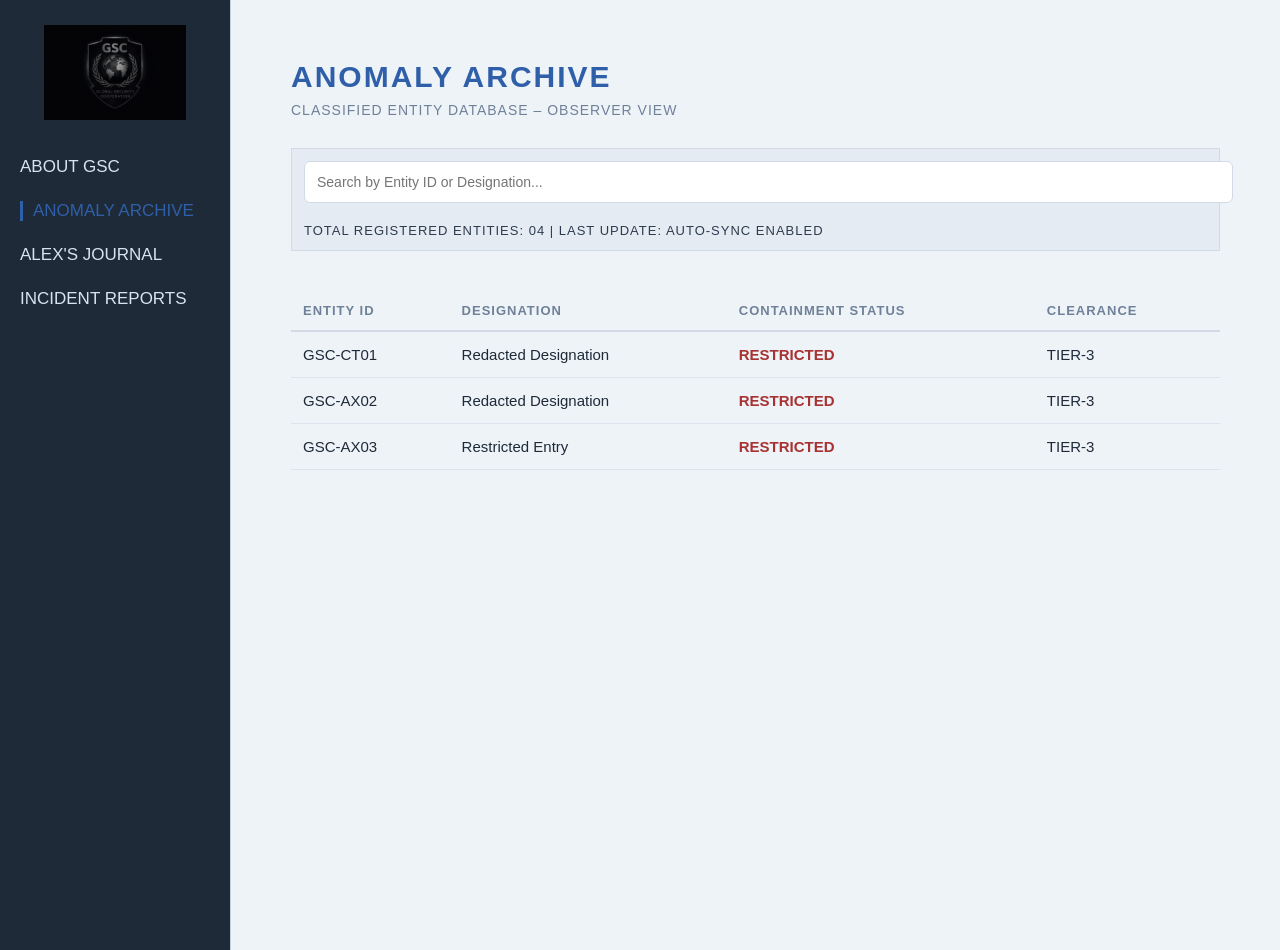
==== anomalies/index.html @ 0dffa299 "Update index.html" ====
<!DOCTYPE html>
<html>
<head>
  <title>GSC | Anomaly Archive</title>
  <style>
    body {
      margin: 0;
      font-family: "Segoe UI", Arial, sans-serif;
      background: #eef3f8;
      color: #1e2a38;
      display: flex;
    }

    /* Sidebar */
    .sidebar {
      width: 190px;
      background: #1e2a38;
      padding: 25px 20px;
      display: flex;
      flex-direction: column;
      border-right: 1px solid #c5d1df;
      min-height: 100vh;
    }
    .search-container {
  margin-bottom: 20px;
}

#searchInput {
  width: 100%;
  padding: 12px;
  font-size: 14px;
  border: 1px solid #d2dbe5;
  border-radius: 6px;
  background: #ffffff;
  outline: none;
  transition: border 0.2s ease, box-shadow 0.2s ease;
}

#searchInput:focus {
  border-color: #2f5fa8;
  box-shadow: 0 0 0 3px rgba(47, 95, 168, 0.1);
                             }

    .sidebar a {
      color: #d8e2f0;
      text-decoration: none;
      margin: 12px 0;
      font-size: 17px;
      transition: all 0.25s ease;
    }

    .sidebar a.active {
      color: #2f5fa8;
      border-left: 3px solid #2f5fa8;
      padding-left: 10px;
    }

    .sidebar a:hover {
      color: #2f5fa8;
      padding-left: 6px;
    }

    .logo {
      width: 75%;
      max-width: 150px;
      margin-bottom: 25px;
      align-self: center;
    }

    /* Content */
    .content {
      flex: 1;
      padding: 60px;
      max-width: 1000px;
    }

    .page-header {
      margin-bottom: 30px;
    }

    .page-header h1 {
      margin: 0;
      font-size: 30px;
      letter-spacing: 2px;
      color: #2f5fa8;
    }

    .page-header p {
      margin-top: 8px;
      font-size: 14px;
      color: #6f8199;
      letter-spacing: 1px;
    }

    .status-bar {
      margin-bottom: 40px;
      padding: 12px;
      background-color: #e4ebf3;
      border: 1px solid #d2dbe5;
      font-size: 13px;
      letter-spacing: 1px;
      color: #2e3b4e;
    }

    /* Archive Table */
    .archive-table {
      width: 100%;
      border-collapse: collapse;
      font-size: 15px;
    }

    .archive-table th {
      text-align: left;
      padding: 12px;
      border-bottom: 2px solid #d2dbe5;
      font-size: 13px;
      letter-spacing: 1px;
      color: #6f8199;
    }

    .archive-table td {
      padding: 14px 12px;
      border-bottom: 1px solid #dbe3ed;
    }

    .archive-table tr {
      transition: background 0.2s ease;
      cursor: pointer;
    }

    .archive-table tr:hover {
      background: #e4ebf3;
    }

    .status-contained {
      color: #2f8a4c;
      font-weight: 600;
    }

    .status-observation {
      color: #c28a2e;
      font-weight: 600;
    }

    .status-restricted {
      color: #a83232;
      font-weight: 600;
    }

  </style>
</head>

<body>

  <div class="sidebar">
    <img src="../gsc-logo.png" alt="GSC Logo" class="logo">
    <a href="../index.html">ABOUT GSC</a>
    <a href="index.html" class="active">ANOMALY ARCHIVE</a>
    <a href="../journal/">ALEX'S JOURNAL</a>
    <a href="../incidents/">INCIDENT REPORTS</a>
  </div>

  <div class="content">

    <div class="page-header">
      <h1>ANOMALY ARCHIVE</h1>
      <p>CLASSIFIED ENTITY DATABASE – OBSERVER VIEW</p>
    </div>

    <div class="status-bar">
      <div class="search-container">
  <input type="text" id="searchInput" placeholder="Search by Entity ID or Designation..." onkeyup="filterTable()">
      </div>
      TOTAL REGISTERED ENTITIES: 04 | LAST UPDATE: AUTO-SYNC ENABLED
    </div>

    <table class="archive-table">
      <tr>
        <th>ENTITY ID</th>
        <th>DESIGNATION</th>
        <th>CONTAINMENT STATUS</th>
        <th>CLEARANCE</th>
      </tr>

      <tr onclick="location.href='entity-01.html'">
        <td>GSC-CT01</td>
        <td>Redacted Designation</td>
        <td class="status-restricted">RESTRICTED</td>
        <td>TIER-3</td>
      </tr>

      <tr onclick="location.href='entity-02.html'">
        <td>GSC-AX02</td>
        <td>Redacted Designation</td>
        <td class="status-restricted">RESTRICTED</td>
        <td>TIER-3</td>
      </tr>

      <tr onclick="location.href='entity-03.html'">
        <td>GSC-AX03</td>
        <td>Restricted Entry</td>
        <td class="status-restricted">RESTRICTED</td>
        <td>TIER-3</td>
      </tr>

    </table>

  </div>
  <script>
function filterTable() {
  const input = document.getElementById("searchInput");
  const filter = input.value.toUpperCase();
  const table = document.querySelector(".archive-table");
  const tr = table.getElementsByTagName("tr");

  for (let i = 1; i < tr.length; i++) {
    let td1 = tr[i].getElementsByTagName("td")[0];
    let td2 = tr[i].getElementsByTagName("td")[1];

    if (td1 || td2) {
      let txtValue1 = td1.textContent || td1.innerText;
      let txtValue2 = td2.textContent || td2.innerText;

      if (
        txtValue1.toUpperCase().indexOf(filter) > -1 ||
        txtValue2.toUpperCase().indexOf(filter) > -1
      ) {
        tr[i].style.display = "";
      } else {
        tr[i].style.display = "none";
      }
    }
  }
}
  </script>

</body>
</html>
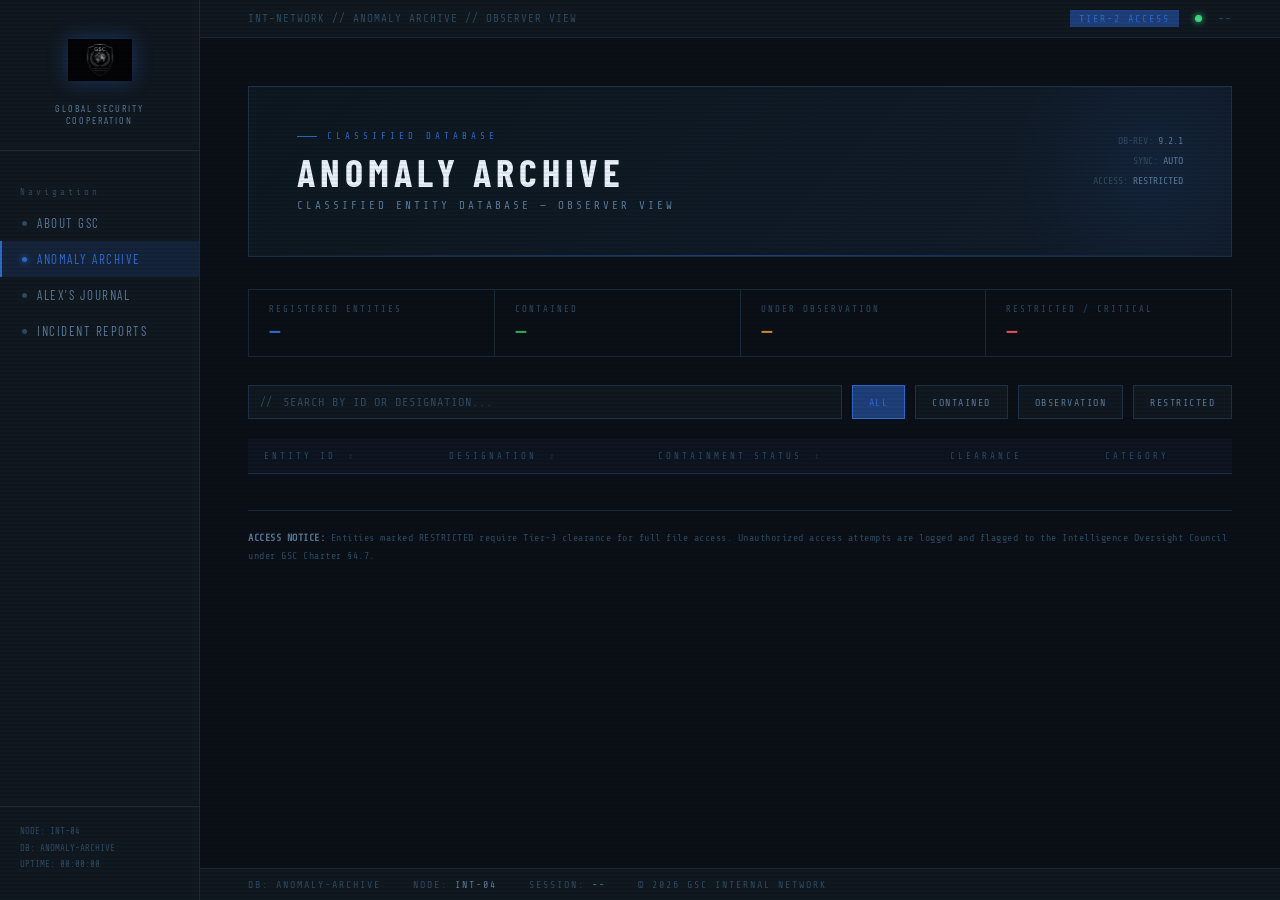
==== commit 54b622e7: "Update index.html" ====
--- a/anomalies/index.html
+++ b/anomalies/index.html
@@ -1,238 +1,367 @@
 <!DOCTYPE html>
-<html>
+<html lang="en">
 <head>
+  <meta charset="UTF-8"/>
+  <meta name="viewport" content="width=device-width, initial-scale=1.0"/>
   <title>GSC | Anomaly Archive</title>
+  <link href="https://fonts.googleapis.com/css2?family=Share+Tech+Mono&family=Barlow:wght@300;400;600&family=Barlow+Condensed:wght@400;600;700&display=swap" rel="stylesheet">
   <style>
-    body {
-      margin: 0;
-      font-family: "Segoe UI", Arial, sans-serif;
-      background: #eef3f8;
-      color: #1e2a38;
-      display: flex;
+    :root {
+      --bg:          #0b1018;
+      --panel:       #101820;
+      --panel2:      #0d1520;
+      --border:      #1a2a3a;
+      --border2:     #1f3048;
+      --blue:        #2f6acd;
+      --blue-dim:    #1e3f7a;
+      --blue-glow:   rgba(47,106,205,0.15);
+      --text:        #c8d8ea;
+      --text-dim:    #5a7a9a;
+      --text-faint:  #2e4a62;
+      --green:       #2ea852;
+      --amber:       #c28a2e;
+      --red:         #a83232;
+      --mono:        'Share Tech Mono', monospace;
+      --sans:        'Barlow', sans-serif;
+      --cond:        'Barlow Condensed', sans-serif;
     }
 
-    /* Sidebar */
-    .sidebar {
-      width: 190px;
-      background: #1e2a38;
-      padding: 25px 20px;
-      display: flex;
-      flex-direction: column;
-      border-right: 1px solid #c5d1df;
-      min-height: 100vh;
+    *, *::before, *::after { box-sizing: border-box; margin: 0; padding: 0; }
+    html, body { height: 100%; background: var(--bg); color: var(--text); font-family: var(--mono); overflow-x: hidden; }
+
+    body::before {
+      content: ''; position: fixed; inset: 0;
+      background: repeating-linear-gradient(0deg, transparent, transparent 2px, rgba(0,0,0,0.06) 2px, rgba(0,0,0,0.06) 4px);
+      pointer-events: none; z-index: 999;
     }
-    .search-container {
-  margin-bottom: 20px;
-}
-
-#searchInput {
-  width: 100%;
-  padding: 12px;
-  font-size: 14px;
-  border: 1px solid #d2dbe5;
-  border-radius: 6px;
-  background: #ffffff;
-  outline: none;
-  transition: border 0.2s ease, box-shadow 0.2s ease;
-}
-
-#searchInput:focus {
-  border-color: #2f5fa8;
-  box-shadow: 0 0 0 3px rgba(47, 95, 168, 0.1);
-                             }
-
-    .sidebar a {
-      color: #d8e2f0;
-      text-decoration: none;
-      margin: 12px 0;
-      font-size: 17px;
-      transition: all 0.25s ease;
+
+    .shell { display: flex; min-height: 100vh; }
+
+    /* ── SIDEBAR ── */
+    .sidebar { width: 200px; min-width: 200px; background: var(--panel); border-right: 1px solid var(--border); display: flex; flex-direction: column; padding: 28px 0; position: sticky; top: 0; height: 100vh; }
+    .sidebar-logo { display: flex; flex-direction: column; align-items: center; padding: 0 20px 24px; border-bottom: 1px solid var(--border); }
+    .logo-img { width: 64px; height: 64px; object-fit: contain; filter: drop-shadow(0 0 10px rgba(47,106,205,0.4)); margin-bottom: 10px; }
+    .logo-placeholder { width: 64px; height: 64px; border: 2px solid var(--blue-dim); border-radius: 50%; display: flex; align-items: center; justify-content: center; margin-bottom: 10px; }
+    .logo-placeholder::after { content: 'GSC'; font-family: var(--cond); font-weight: 700; font-size: 13px; letter-spacing: 2px; color: var(--blue); }
+    .sidebar-org { font-family: var(--cond); font-size: 10px; letter-spacing: 2px; color: var(--text-dim); text-align: center; text-transform: uppercase; }
+    .sidebar-nav { flex: 1; padding: 20px 0; display: flex; flex-direction: column; }
+    .nav-label { font-size: 9px; letter-spacing: 3px; color: var(--text-faint); padding: 0 20px; margin-bottom: 8px; margin-top: 16px; }
+    .sidebar-nav a { display: flex; align-items: center; gap: 10px; padding: 10px 20px; color: var(--text-dim); text-decoration: none; font-family: var(--cond); font-size: 13px; letter-spacing: 1.5px; text-transform: uppercase; border-left: 2px solid transparent; transition: all 0.2s; position: relative; }
+    .sidebar-nav a::before { content: ''; position: absolute; left: 0; top: 0; bottom: 0; width: 0; background: var(--blue-glow); transition: width 0.2s; }
+    .sidebar-nav a:hover, .sidebar-nav a.active { color: var(--blue); border-left-color: var(--blue); }
+    .sidebar-nav a:hover::before, .sidebar-nav a.active::before { width: 100%; }
+    .nav-dot { width: 5px; height: 5px; border-radius: 50%; background: var(--text-faint); flex-shrink: 0; transition: background 0.2s; }
+    .sidebar-nav a:hover .nav-dot, .sidebar-nav a.active .nav-dot { background: var(--blue); box-shadow: 0 0 6px var(--blue); }
+    .sidebar-footer { padding: 16px 20px 0; border-top: 1px solid var(--border); font-size: 9px; color: var(--text-faint); line-height: 1.8; }
+
+    /* ── MAIN ── */
+    .main { flex: 1; display: flex; flex-direction: column; min-width: 0; overflow-y: auto; }
+
+    .topbar { background: var(--panel); border-bottom: 1px solid var(--border); padding: 10px 48px; display: flex; align-items: center; justify-content: space-between; font-size: 11px; color: var(--text-faint); letter-spacing: 1px; flex-shrink: 0; }
+    .topbar-right { display: flex; gap: 16px; align-items: center; }
+    .tier-badge { background: var(--blue-dim); color: var(--blue); padding: 2px 8px; font-size: 10px; letter-spacing: 2px; border: 1px solid var(--blue-dim); }
+    .status-dot { width: 7px; height: 7px; border-radius: 50%; background: #3ddc84; box-shadow: 0 0 6px #3ddc84; animation: pulse-dot 2s ease-in-out infinite; }
+    @keyframes pulse-dot { 0%,100%{opacity:1;box-shadow:0 0 6px #3ddc84;}50%{opacity:0.5;box-shadow:0 0 2px #3ddc84;} }
+
+    /* ── CONTENT ── */
+    .content { padding: 48px; flex: 1; }
+
+    /* Hero */
+    .hero { position: relative; border: 1px solid var(--border2); background: linear-gradient(135deg, #0d1820 0%, #111c2b 100%); padding: 44px 48px; margin-bottom: 32px; overflow: hidden; animation: fadein 0.4s ease both; }
+    .hero::before { content: ''; position: absolute; top: -60px; right: -60px; width: 280px; height: 280px; border-radius: 50%; background: radial-gradient(circle, rgba(47,106,205,0.10) 0%, transparent 70%); pointer-events: none; }
+    .hero::after { content: ''; position: absolute; bottom: 0; left: 0; right: 0; height: 1px; background: linear-gradient(90deg, transparent, var(--blue-dim), transparent); }
+    .hero-tag { font-size: 9px; letter-spacing: 4px; color: var(--blue); margin-bottom: 12px; display: flex; align-items: center; gap: 10px; }
+    .hero-tag::before { content: ''; display: inline-block; width: 20px; height: 1px; background: var(--blue); }
+    .hero h1 { font-family: var(--cond); font-weight: 700; font-size: 38px; letter-spacing: 5px; color: #e8f0fa; line-height: 1; margin-bottom: 8px; }
+    .hero-sub { font-size: 11px; letter-spacing: 3px; color: var(--text-dim); }
+    .hero-meta { position: absolute; top: 44px; right: 48px; text-align: right; font-size: 10px; color: var(--text-faint); line-height: 2; }
+    .hero-meta span { color: var(--text-dim); }
+
+    /* Toolbar */
+    .toolbar { display: flex; gap: 10px; margin-bottom: 20px; flex-wrap: wrap; animation: fadein 0.4s 0.05s ease both; }
+
+    .search-wrap { position: relative; flex: 1; min-width: 200px; }
+    .search-wrap::before { content: '//'; position: absolute; left: 12px; top: 50%; transform: translateY(-50%); font-size: 11px; color: var(--text-faint); pointer-events: none; }
+    .search-input { width: 100%; background: var(--panel); border: 1px solid var(--border2); color: var(--text); font-family: var(--mono); font-size: 12px; padding: 9px 12px 9px 34px; letter-spacing: 1px; outline: none; transition: border-color 0.2s; }
+    .search-input::placeholder { color: var(--text-faint); }
+    .search-input:focus { border-color: var(--blue); }
+
+    .filter-btn { background: var(--panel); border: 1px solid var(--border2); color: var(--text-dim); font-family: var(--mono); font-size: 10px; letter-spacing: 1.5px; padding: 9px 16px; cursor: pointer; transition: all 0.2s; text-transform: uppercase; white-space: nowrap; }
+    .filter-btn:hover { border-color: var(--blue-dim); color: var(--text); }
+    .filter-btn.active { background: var(--blue-dim); border-color: var(--blue); color: var(--blue); }
+
+    /* Stats strip */
+    .stats-strip { display: flex; gap: 0; margin-bottom: 28px; border: 1px solid var(--border); animation: fadein 0.4s 0.1s ease both; }
+    .stat-cell { flex: 1; padding: 14px 20px; border-right: 1px solid var(--border); }
+    .stat-cell:last-child { border-right: none; }
+    .stat-cell-label { font-size: 9px; letter-spacing: 2px; color: var(--text-faint); margin-bottom: 4px; }
+    .stat-cell-val { font-size: 20px; color: var(--blue); font-family: var(--cond); font-weight: 600; letter-spacing: 1px; }
+    .stat-cell-val.green { color: var(--green); }
+    .stat-cell-val.amber { color: var(--amber); }
+    .stat-cell-val.red   { color: #e05252; }
+
+    /* Results info */
+    .results-info { font-size: 10px; color: var(--text-faint); letter-spacing: 1px; margin-bottom: 16px; }
+    .results-info span { color: var(--blue); }
+
+    /* ── TABLE ── */
+    .archive-table { width: 100%; border-collapse: collapse; animation: fadein 0.4s 0.15s ease both; }
+
+    .archive-table thead tr { background: var(--panel2); }
+    .archive-table th { padding: 12px 16px; text-align: left; font-size: 9px; letter-spacing: 3px; color: var(--text-faint); border-bottom: 1px solid var(--border2); font-weight: 400; white-space: nowrap; }
+    .archive-table th.sortable { cursor: pointer; user-select: none; transition: color 0.2s; }
+    .archive-table th.sortable:hover { color: var(--text-dim); }
+    .archive-table th .sort-arrow { margin-left: 4px; opacity: 0.4; }
+    .archive-table th.sorted .sort-arrow { opacity: 1; color: var(--blue); }
+
+    .archive-table tbody tr { border-bottom: 1px solid var(--border); cursor: pointer; transition: background 0.15s; position: relative; }
+    .archive-table tbody tr:hover { background: rgba(47,106,205,0.06); }
+    .archive-table tbody tr:hover td:first-child { color: var(--blue); }
+
+    .archive-table td { padding: 16px; font-size: 12px; color: var(--text-dim); letter-spacing: 0.5px; white-space: nowrap; }
+    .archive-table td.designation { color: var(--text); font-family: var(--cond); font-size: 15px; letter-spacing: 1px; white-space: normal; }
+    .archive-table td.entity-id { font-size: 13px; letter-spacing: 2px; color: var(--text); }
+
+    /* Status pills */
+    .status { display: inline-flex; align-items: center; gap: 6px; font-size: 10px; letter-spacing: 2px; padding: 3px 10px; border-radius: 0; font-weight: 600; }
+    .status::before { content: ''; width: 5px; height: 5px; border-radius: 50%; flex-shrink: 0; }
+    .status-contained    { color: #3ddc84; border: 1px solid rgba(61,220,132,0.3); background: rgba(61,220,132,0.06); }
+    .status-contained::before { background: #3ddc84; box-shadow: 0 0 4px #3ddc84; }
+    .status-observation  { color: #e0a040; border: 1px solid rgba(224,160,64,0.3); background: rgba(224,160,64,0.06); }
+    .status-observation::before { background: #e0a040; }
+    .status-restricted   { color: #e05252; border: 1px solid rgba(224,82,82,0.3); background: rgba(224,82,82,0.06); }
+    .status-restricted::before { background: #e05252; box-shadow: 0 0 4px rgba(224,82,82,0.5); animation: pulse-dot 1.5s ease-in-out infinite; }
+    .status-uncontained  { color: #ff4444; border: 1px solid rgba(255,68,68,0.5); background: rgba(255,68,68,0.08); animation: blink-row 2s ease-in-out infinite; }
+    .status-uncontained::before { background: #ff4444; box-shadow: 0 0 6px #ff4444; animation: pulse-dot 0.8s ease-in-out infinite; }
+
+    @keyframes blink-row { 0%,100%{opacity:1;}50%{opacity:0.7;} }
+
+    /* Clearance badge */
+    .clearance { font-size: 9px; letter-spacing: 2px; padding: 3px 8px; border: 1px solid var(--border2); color: var(--text-faint); }
+    .clearance.t3 { border-color: rgba(224,82,82,0.3); color: rgba(224,82,82,0.7); }
+    .clearance.t2 { border-color: rgba(224,160,64,0.3); color: rgba(224,160,64,0.7); }
+    .clearance.t1 { border-color: rgba(47,106,205,0.3); color: rgba(47,106,205,0.7); }
+
+    /* Row arrow indicator */
+    .archive-table tbody tr td:last-child::after { content: '→'; margin-left: 8px; opacity: 0; transition: opacity 0.15s; color: var(--blue); }
+    .archive-table tbody tr:hover td:last-child::after { opacity: 1; }
+
+    /* No results */
+    .no-results { text-align: center; padding: 60px; color: var(--text-faint); font-size: 11px; letter-spacing: 2px; display: none; }
+
+    /* Notice */
+    .notice { margin-top: 36px; border-top: 1px solid var(--border); padding-top: 18px; font-size: 10px; color: var(--text-faint); letter-spacing: 0.5px; line-height: 1.8; }
+    .notice strong { color: var(--text-dim); }
+
+    /* Bottom bar */
+    .clearance-bar { background: var(--panel); border-top: 1px solid var(--border); padding: 10px 48px; font-size: 10px; letter-spacing: 2px; color: var(--text-faint); display: flex; gap: 32px; flex-shrink: 0; }
+    .cl-val { color: var(--text-dim); }
+
+    @keyframes fadein { from { opacity: 0; transform: translateY(8px); } to { opacity: 1; transform: translateY(0); } }
+
+    ::-webkit-scrollbar { width: 5px; }
+    ::-webkit-scrollbar-track { background: var(--bg); }
+    ::-webkit-scrollbar-thumb { background: var(--border2); border-radius: 3px; }
+
+    @media (max-width: 768px) {
+      .shell { flex-direction: column; }
+      .sidebar { width: 100%; height: auto; position: static; }
+      .content { padding: 24px; }
+      .hero { padding: 28px 24px; }
+      .hero-meta { display: none; }
+      .stats-strip { flex-wrap: wrap; }
+      .stat-cell { min-width: 50%; }
+      .topbar, .clearance-bar { padding: 10px 20px; flex-wrap: wrap; gap: 10px; }
+      .archive-table td, .archive-table th { padding: 10px 10px; }
     }
-
-    .sidebar a.active {
-      color: #2f5fa8;
-      border-left: 3px solid #2f5fa8;
-      padding-left: 10px;
-    }
-
-    .sidebar a:hover {
-      color: #2f5fa8;
-      padding-left: 6px;
-    }
-
-    .logo {
-      width: 75%;
-      max-width: 150px;
-      margin-bottom: 25px;
-      align-self: center;
-    }
-
-    /* Content */
-    .content {
-      flex: 1;
-      padding: 60px;
-      max-width: 1000px;
-    }
-
-    .page-header {
-      margin-bottom: 30px;
-    }
-
-    .page-header h1 {
-      margin: 0;
-      font-size: 30px;
-      letter-spacing: 2px;
-      color: #2f5fa8;
-    }
-
-    .page-header p {
-      margin-top: 8px;
-      font-size: 14px;
-      color: #6f8199;
-      letter-spacing: 1px;
-    }
-
-    .status-bar {
-      margin-bottom: 40px;
-      padding: 12px;
-      background-color: #e4ebf3;
-      border: 1px solid #d2dbe5;
-      font-size: 13px;
-      letter-spacing: 1px;
-      color: #2e3b4e;
-    }
-
-    /* Archive Table */
-    .archive-table {
-      width: 100%;
-      border-collapse: collapse;
-      font-size: 15px;
-    }
-
-    .archive-table th {
-      text-align: left;
-      padding: 12px;
-      border-bottom: 2px solid #d2dbe5;
-      font-size: 13px;
-      letter-spacing: 1px;
-      color: #6f8199;
-    }
-
-    .archive-table td {
-      padding: 14px 12px;
-      border-bottom: 1px solid #dbe3ed;
-    }
-
-    .archive-table tr {
-      transition: background 0.2s ease;
-      cursor: pointer;
-    }
-
-    .archive-table tr:hover {
-      background: #e4ebf3;
-    }
-
-    .status-contained {
-      color: #2f8a4c;
-      font-weight: 600;
-    }
-
-    .status-observation {
-      color: #c28a2e;
-      font-weight: 600;
-    }
-
-    .status-restricted {
-      color: #a83232;
-      font-weight: 600;
-    }
-
   </style>
 </head>
-
 <body>
-
-  <div class="sidebar">
-    <img src="../gsc-logo.png" alt="GSC Logo" class="logo">
-    <a href="../index.html">ABOUT GSC</a>
-    <a href="index.html" class="active">ANOMALY ARCHIVE</a>
-    <a href="../journal/">ALEX'S JOURNAL</a>
-    <a href="../incidents/">INCIDENT REPORTS</a>
+<div class="shell">
+
+  <!-- SIDEBAR -->
+  <aside class="sidebar">
+    <div class="sidebar-logo">
+      <img src="../gsc-logo.png" alt="GSC" class="logo-img"
+           onerror="this.style.display='none'; this.nextElementSibling.style.display='flex';">
+      <div class="logo-placeholder" style="display:none;"></div>
+      <div class="sidebar-org">Global Security<br>Cooperation</div>
+    </div>
+    <nav class="sidebar-nav">
+      <div class="nav-label">Navigation</div>
+      <a href="../index.html"><span class="nav-dot"></span>About GSC</a>
+      <a href="index.html" class="active"><span class="nav-dot"></span>Anomaly Archive</a>
+      <a href="../journal/"><span class="nav-dot"></span>Alex's Journal</a>
+      <a href="../incidents/"><span class="nav-dot"></span>Incident Reports</a>
+    </nav>
+    <div class="sidebar-footer">
+      NODE: INT-04<br>
+      DB: ANOMALY-ARCHIVE<br>
+      UPTIME: <span id="uptime">00:00:00</span>
+    </div>
+  </aside>
+
+  <!-- MAIN -->
+  <div class="main">
+
+    <div class="topbar">
+      <span>INT-NETWORK // ANOMALY ARCHIVE // OBSERVER VIEW</span>
+      <div class="topbar-right">
+        <span class="tier-badge">TIER-2 ACCESS</span>
+        <div class="status-dot"></div>
+        <span id="syncTime">--</span>
+      </div>
+    </div>
+
+    <div class="content">
+
+      <!-- Hero -->
+      <div class="hero">
+        <div class="hero-tag">CLASSIFIED DATABASE</div>
+        <h1>ANOMALY ARCHIVE</h1>
+        <div class="hero-sub">CLASSIFIED ENTITY DATABASE — OBSERVER VIEW</div>
+        <div class="hero-meta">
+          DB-REV: <span>9.2.1</span><br>
+          SYNC: <span>AUTO</span><br>
+          ACCESS: <span>RESTRICTED</span>
+        </div>
+      </div>
+
+      <!-- Stats strip -->
+      <div class="stats-strip">
+        <div class="stat-cell">
+          <div class="stat-cell-label">REGISTERED ENTITIES</div>
+          <div class="stat-cell-val" id="statTotal">—</div>
+        </div>
+        <div class="stat-cell">
+          <div class="stat-cell-label">CONTAINED</div>
+          <div class="stat-cell-val green" id="statContained">—</div>
+        </div>
+        <div class="stat-cell">
+          <div class="stat-cell-label">UNDER OBSERVATION</div>
+          <div class="stat-cell-val amber" id="statObservation">—</div>
+        </div>
+        <div class="stat-cell">
+          <div class="stat-cell-label">RESTRICTED / CRITICAL</div>
+          <div class="stat-cell-val red" id="statRestricted">—</div>
+        </div>
+      </div>
+
+      <!-- Toolbar -->
+      <div class="toolbar">
+        <div class="search-wrap">
+          <input class="search-input" id="searchInput" type="text" placeholder="SEARCH BY ID OR DESIGNATION..." autocomplete="off" spellcheck="false">
+        </div>
+        <button class="filter-btn active" data-filter="all">ALL</button>
+        <button class="filter-btn" data-filter="contained">CONTAINED</button>
+        <button class="filter-btn" data-filter="observation">OBSERVATION</button>
+        <button class="filter-btn" data-filter="restricted">RESTRICTED</button>
+      </div>
+
+      <div class="results-info" id="resultsInfo"></div>
+
+      <!-- Table -->
+      <table class="archive-table" id="archiveTable">
+        <thead>
+          <tr>
+            <th class="sortable" data-col="0">ENTITY ID <span class="sort-arrow">↕</span></th>
+            <th class="sortable" data-col="1">DESIGNATION <span class="sort-arrow">↕</span></th>
+            <th class="sortable" data-col="2">CONTAINMENT STATUS <span class="sort-arrow">↕</span></th>
+            <th>CLEARANCE</th>
+            <th>CATEGORY</th>
+          </tr>
+        </thead>
+        <tbody id="tableBody">
+          <!-- Rows injected by JS -->
+        </tbody>
+      </table>
+
+      <div class="no-results" id="noResults">// NO ENTITIES MATCH QUERY</div>
+
+      <div class="notice">
+        <strong>ACCESS NOTICE:</strong> Entities marked RESTRICTED require Tier-3 clearance for full file access.
+        Unauthorized access attempts are logged and flagged to the Intelligence Oversight Council under GSC Charter §4.7.
+      </div>
+
+    </div>
+
+    <div class="clearance-bar">
+      <span>DB: ANOMALY-ARCHIVE</span>
+      <span>NODE: <span class="cl-val">INT-04</span></span>
+      <span>SESSION: <span class="cl-val" id="sessionId">--</span></span>
+      <span>© 2026 GSC INTERNAL NETWORK</span>
+    </div>
+
   </div>
-
-  <div class="content">
-
-    <div class="page-header">
-      <h1>ANOMALY ARCHIVE</h1>
-      <p>CLASSIFIED ENTITY DATABASE – OBSERVER VIEW</p>
-    </div>
-
-    <div class="status-bar">
-      <div class="search-container">
-  <input type="text" id="searchInput" placeholder="Search by Entity ID or Designation..." onkeyup="filterTable()">
-      </div>
-      TOTAL REGISTERED ENTITIES: 04 | LAST UPDATE: AUTO-SYNC ENABLED
-    </div>
-
-    <table class="archive-table">
-      <tr>
-        <th>ENTITY ID</th>
-        <th>DESIGNATION</th>
-        <th>CONTAINMENT STATUS</th>
-        <th>CLEARANCE</th>
-      </tr>
-
-      <tr onclick="location.href='entity-01.html'">
-        <td>GSC-CT01</td>
-        <td>Redacted Designation</td>
-        <td class="status-restricted">RESTRICTED</td>
-        <td>TIER-3</td>
-      </tr>
-
-      <tr onclick="location.href='entity-02.html'">
-        <td>GSC-AX02</td>
-        <td>Redacted Designation</td>
-        <td class="status-restricted">RESTRICTED</td>
-        <td>TIER-3</td>
-      </tr>
-
-      <tr onclick="location.href='entity-03.html'">
-        <td>GSC-AX03</td>
-        <td>Restricted Entry</td>
-        <td class="status-restricted">RESTRICTED</td>
-        <td>TIER-3</td>
-      </tr>
-
-    </table>
-
-  </div>
-  <script>
-function filterTable() {
-  const input = document.getElementById("searchInput");
-  const filter = input.value.toUpperCase();
-  const table = document.querySelector(".archive-table");
-  const tr = table.getElementsByTagName("tr");
-
-  for (let i = 1; i < tr.length; i++) {
-    let td1 = tr[i].getElementsByTagName("td")[0];
-    let td2 = tr[i].getElementsByTagName("td")[1];
-
-    if (td1 || td2) {
-      let txtValue1 = td1.textContent || td1.innerText;
-      let txtValue2 = td2.textContent || td2.innerText;
-
-      if (
-        txtValue1.toUpperCase().indexOf(filter) > -1 ||
-        txtValue2.toUpperCase().indexOf(filter) > -1
-      ) {
-        tr[i].style.display = "";
-      } else {
-        tr[i].style.display = "none";
-      }
-    }
-  }
-}
-  </script>
-
-</body>
-</html>
+</div>
+
+<!-- ============================================================
+     ANOMALY DATA — Edit this array to add/edit entities.
+     Fields:
+       id:         "GSC-AX01"
+       designation: "Name shown in table (use Redacted Designation if classified)"
+       status:     "contained" | "observation" | "restricted" | "uncontained"
+       clearance:  "TIER-1" | "TIER-2" | "TIER-3"
+       category:   short tag e.g. "BIOLOGICAL", "COGNITOHAZARD", "MECHANICAL"
+       href:       link to the entity page e.g. "entity-001.html"
+============================================================ -->
+<script>
+const ANOMALY_ENTRIES = [
+  {
+    id:          "GSC-CT01",
+    designation: "Redacted Designation",
+    status:      "restricted",
+    clearance:   "TIER-3",
+    category:    "UNCLASSIFIED",
+    href:        "entity-001.html",
+  },
+  {
+    id:          "GSC-AX02",
+    designation: "Redacted Designation",
+    status:      "restricted",
+    clearance:   "TIER-3",
+    category:    "UNCLASSIFIED",
+    href:        "entity-template.html",
+  },
+  {
+    id:          "GSC-AX03",
+    designation: "Restricted Entry",
+    status:      "restricted",
+    clearance:   "TIER-3",
+    category:    "UNCLASSIFIED",
+    href:        "entity-03.html",
+  },
+  // ── ADD NEW ENTITIES BELOW ──────────────────────────────
+  // {
+  //   id:          "GSC-AX04",
+  //   designation: "Your Entity Name",
+  //   status:      "contained",       // contained | observation | restricted | uncontained
+  //   clearance:   "TIER-2",
+  //   category:    "BIOLOGICAL",
+  //   href:        "entity-004.html",
+  // },
+];
+
+// ── Status config ──────────────────────────────────────────
+const STATUS_CONFIG = {
+  contained:   { cls: 'status-contained',   label: 'CONTAINED'    },
+  observation: { cls: 'status-observation', label: 'OBSERVATION'  },
+  restricted:  { cls: 'status-restricted',  label: 'RESTRICTED'   },
+  uncontained: { cls: 'status-uncontained', label: 'UNCONTAINED'  },
+};
+
+const CLEARANCE_CLS = { 'TIER-1': 't1', 'TIER-2': 't2', 'TIER-3': 't3' };
+
+// ── State ──────────────────────────────────────────────────
+let activeFilter = 'all';
+let searchQuery  = '';
+let sortCol      = -1;
+let sortAsc      = true;
+let searchTimer  = null;
+
+// ── Stats ──────────────────────────────────────────────────
+function updateStats(visible) {
+  document.getElementById('statTotal').textContent      = ANOMALY_ENTRIES.length;
+  document.getElementById('statContained').textContent  = ANOMALY_ENTRIES.filter(e => e.status === 'contained').length;
+  document.getElementById('statObservation').textContent= ANOMALY_ENTRIES.filter(e => e.status === 'observation').length;
+  document.getElementById('statRestricted').textContent = ANOMALY_ENTRIES.filter(e => e.status === 'restricted' || e.status === 'unc
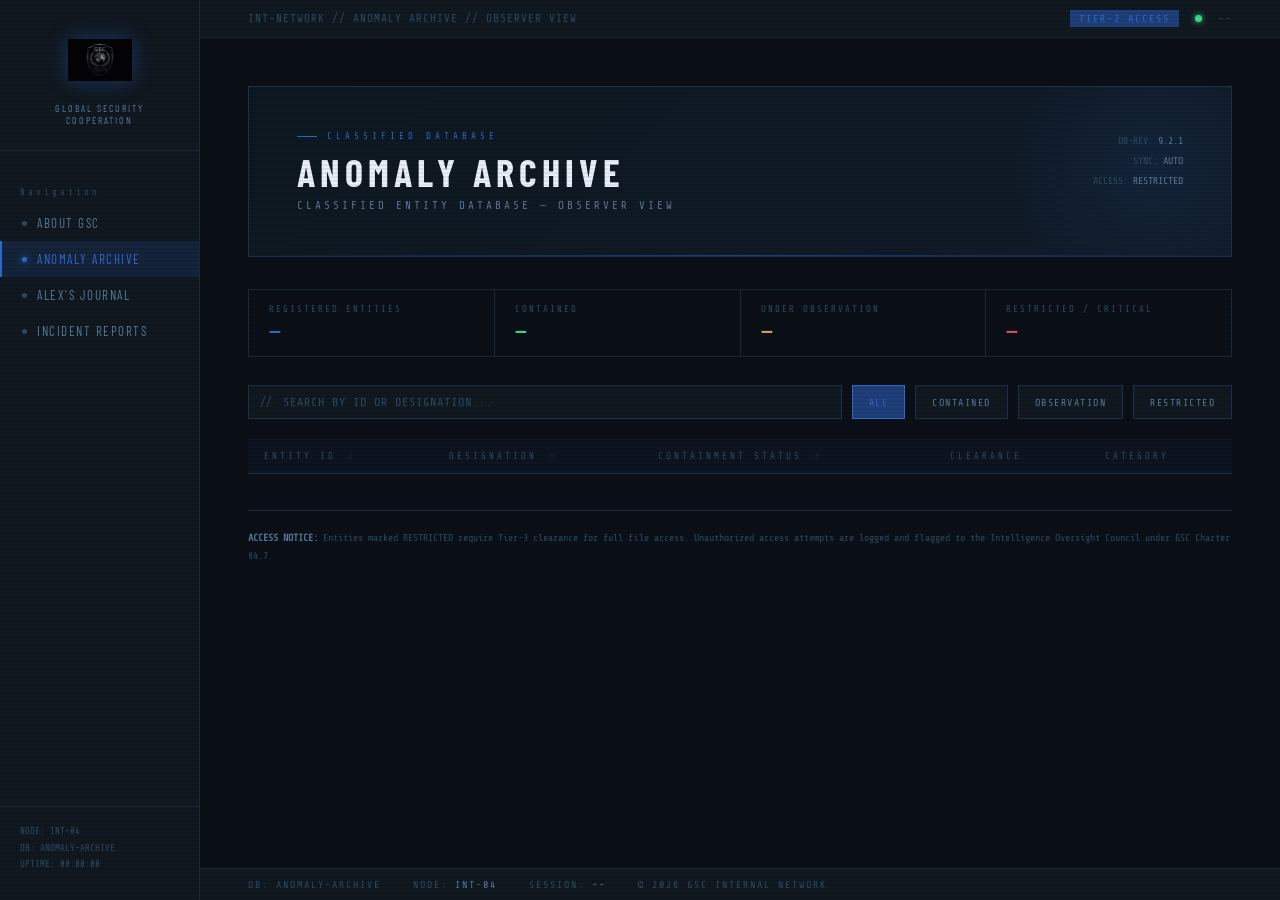
==== commit 2dfe8d15: "Update index.html" ====
--- a/anomalies/index.html
+++ b/anomalies/index.html
@@ -18,26 +18,17 @@
       --text:        #c8d8ea;
       --text-dim:    #5a7a9a;
       --text-faint:  #2e4a62;
-      --green:       #2ea852;
-      --amber:       #c28a2e;
-      --red:         #a83232;
       --mono:        'Share Tech Mono', monospace;
-      --sans:        'Barlow', sans-serif;
       --cond:        'Barlow Condensed', sans-serif;
     }
 
     *, *::before, *::after { box-sizing: border-box; margin: 0; padding: 0; }
     html, body { height: 100%; background: var(--bg); color: var(--text); font-family: var(--mono); overflow-x: hidden; }
 
-    body::before {
-      content: ''; position: fixed; inset: 0;
-      background: repeating-linear-gradient(0deg, transparent, transparent 2px, rgba(0,0,0,0.06) 2px, rgba(0,0,0,0.06) 4px);
-      pointer-events: none; z-index: 999;
-    }
+    body::before { content: ''; position: fixed; inset: 0; background: repeating-linear-gradient(0deg, transparent, transparent 2px, rgba(0,0,0,0.06) 2px, rgba(0,0,0,0.06) 4px); pointer-events: none; z-index: 999; }
 
     .shell { display: flex; min-height: 100vh; }
 
-    /* ── SIDEBAR ── */
     .sidebar { width: 200px; min-width: 200px; background: var(--panel); border-right: 1px solid var(--border); display: flex; flex-direction: column; padding: 28px 0; position: sticky; top: 0; height: 100vh; }
     .sidebar-logo { display: flex; flex-direction: column; align-items: center; padding: 0 20px 24px; border-bottom: 1px solid var(--border); }
     .logo-img { width: 64px; height: 64px; object-fit: contain; filter: drop-shadow(0 0 10px rgba(47,106,205,0.4)); margin-bottom: 10px; }
@@ -54,19 +45,15 @@
     .sidebar-nav a:hover .nav-dot, .sidebar-nav a.active .nav-dot { background: var(--blue); box-shadow: 0 0 6px var(--blue); }
     .sidebar-footer { padding: 16px 20px 0; border-top: 1px solid var(--border); font-size: 9px; color: var(--text-faint); line-height: 1.8; }
 
-    /* ── MAIN ── */
     .main { flex: 1; display: flex; flex-direction: column; min-width: 0; overflow-y: auto; }
-
     .topbar { background: var(--panel); border-bottom: 1px solid var(--border); padding: 10px 48px; display: flex; align-items: center; justify-content: space-between; font-size: 11px; color: var(--text-faint); letter-spacing: 1px; flex-shrink: 0; }
     .topbar-right { display: flex; gap: 16px; align-items: center; }
     .tier-badge { background: var(--blue-dim); color: var(--blue); padding: 2px 8px; font-size: 10px; letter-spacing: 2px; border: 1px solid var(--blue-dim); }
     .status-dot { width: 7px; height: 7px; border-radius: 50%; background: #3ddc84; box-shadow: 0 0 6px #3ddc84; animation: pulse-dot 2s ease-in-out infinite; }
-    @keyframes pulse-dot { 0%,100%{opacity:1;box-shadow:0 0 6px #3ddc84;}50%{opacity:0.5;box-shadow:0 0 2px #3ddc84;} }
-
-    /* ── CONTENT ── */
+    @keyframes pulse-dot { 0%,100%{opacity:1;}50%{opacity:0.5;} }
+
     .content { padding: 48px; flex: 1; }
 
-    /* Hero */
     .hero { position: relative; border: 1px solid var(--border2); background: linear-gradient(135deg, #0d1820 0%, #111c2b 100%); padding: 44px 48px; margin-bottom: 32px; overflow: hidden; animation: fadein 0.4s ease both; }
     .hero::before { content: ''; position: absolute; top: -60px; right: -60px; width: 280px; height: 280px; border-radius: 50%; background: radial-gradient(circle, rgba(47,106,205,0.10) 0%, transparent 70%); pointer-events: none; }
     .hero::after { content: ''; position: absolute; bottom: 0; left: 0; right: 0; height: 1px; background: linear-gradient(90deg, transparent, var(--blue-dim), transparent); }
@@ -77,88 +64,69 @@
     .hero-meta { position: absolute; top: 44px; right: 48px; text-align: right; font-size: 10px; color: var(--text-faint); line-height: 2; }
     .hero-meta span { color: var(--text-dim); }
 
-    /* Toolbar */
     .toolbar { display: flex; gap: 10px; margin-bottom: 20px; flex-wrap: wrap; animation: fadein 0.4s 0.05s ease both; }
-
     .search-wrap { position: relative; flex: 1; min-width: 200px; }
     .search-wrap::before { content: '//'; position: absolute; left: 12px; top: 50%; transform: translateY(-50%); font-size: 11px; color: var(--text-faint); pointer-events: none; }
     .search-input { width: 100%; background: var(--panel); border: 1px solid var(--border2); color: var(--text); font-family: var(--mono); font-size: 12px; padding: 9px 12px 9px 34px; letter-spacing: 1px; outline: none; transition: border-color 0.2s; }
     .search-input::placeholder { color: var(--text-faint); }
     .search-input:focus { border-color: var(--blue); }
-
     .filter-btn { background: var(--panel); border: 1px solid var(--border2); color: var(--text-dim); font-family: var(--mono); font-size: 10px; letter-spacing: 1.5px; padding: 9px 16px; cursor: pointer; transition: all 0.2s; text-transform: uppercase; white-space: nowrap; }
     .filter-btn:hover { border-color: var(--blue-dim); color: var(--text); }
     .filter-btn.active { background: var(--blue-dim); border-color: var(--blue); color: var(--blue); }
 
-    /* Stats strip */
-    .stats-strip { display: flex; gap: 0; margin-bottom: 28px; border: 1px solid var(--border); animation: fadein 0.4s 0.1s ease both; }
+    .stats-strip { display: flex; margin-bottom: 28px; border: 1px solid var(--border); animation: fadein 0.4s 0.1s ease both; }
     .stat-cell { flex: 1; padding: 14px 20px; border-right: 1px solid var(--border); }
     .stat-cell:last-child { border-right: none; }
     .stat-cell-label { font-size: 9px; letter-spacing: 2px; color: var(--text-faint); margin-bottom: 4px; }
-    .stat-cell-val { font-size: 20px; color: var(--blue); font-family: var(--cond); font-weight: 600; letter-spacing: 1px; }
-    .stat-cell-val.green { color: var(--green); }
-    .stat-cell-val.amber { color: var(--amber); }
+    .stat-cell-val { font-size: 20px; color: var(--blue); font-family: var(--cond); font-weight: 600; }
+    .stat-cell-val.green { color: #3ddc84; }
+    .stat-cell-val.amber { color: #e0a040; }
     .stat-cell-val.red   { color: #e05252; }
 
-    /* Results info */
     .results-info { font-size: 10px; color: var(--text-faint); letter-spacing: 1px; margin-bottom: 16px; }
     .results-info span { color: var(--blue); }
 
-    /* ── TABLE ── */
     .archive-table { width: 100%; border-collapse: collapse; animation: fadein 0.4s 0.15s ease both; }
-
     .archive-table thead tr { background: var(--panel2); }
-    .archive-table th { padding: 12px 16px; text-align: left; font-size: 9px; letter-spacing: 3px; color: var(--text-faint); border-bottom: 1px solid var(--border2); font-weight: 400; white-space: nowrap; }
-    .archive-table th.sortable { cursor: pointer; user-select: none; transition: color 0.2s; }
-    .archive-table th.sortable:hover { color: var(--text-dim); }
+    .archive-table th { padding: 12px 16px; text-align: left; font-size: 9px; letter-spacing: 3px; color: var(--text-faint); border-bottom: 1px solid var(--border2); font-weight: 400; white-space: nowrap; cursor: pointer; user-select: none; transition: color 0.2s; }
+    .archive-table th:hover { color: var(--text-dim); }
     .archive-table th .sort-arrow { margin-left: 4px; opacity: 0.4; }
     .archive-table th.sorted .sort-arrow { opacity: 1; color: var(--blue); }
-
-    .archive-table tbody tr { border-bottom: 1px solid var(--border); cursor: pointer; transition: background 0.15s; position: relative; }
+    .archive-table tbody tr { border-bottom: 1px solid var(--border); cursor: pointer; transition: background 0.15s; }
     .archive-table tbody tr:hover { background: rgba(47,106,205,0.06); }
     .archive-table tbody tr:hover td:first-child { color: var(--blue); }
-
-    .archive-table td { padding: 16px; font-size: 12px; color: var(--text-dim); letter-spacing: 0.5px; white-space: nowrap; }
-    .archive-table td.designation { color: var(--text); font-family: var(--cond); font-size: 15px; letter-spacing: 1px; white-space: normal; }
+    .archive-table td { padding: 16px; font-size: 12px; color: var(--text-dim); letter-spacing: 0.5px; }
+    .archive-table td.designation { color: var(--text); font-family: var(--cond); font-size: 15px; letter-spacing: 1px; }
     .archive-table td.entity-id { font-size: 13px; letter-spacing: 2px; color: var(--text); }
 
-    /* Status pills */
-    .status { display: inline-flex; align-items: center; gap: 6px; font-size: 10px; letter-spacing: 2px; padding: 3px 10px; border-radius: 0; font-weight: 600; }
+    .status { display: inline-flex; align-items: center; gap: 6px; font-size: 10px; letter-spacing: 2px; padding: 3px 10px; font-weight: 600; }
     .status::before { content: ''; width: 5px; height: 5px; border-radius: 50%; flex-shrink: 0; }
-    .status-contained    { color: #3ddc84; border: 1px solid rgba(61,220,132,0.3); background: rgba(61,220,132,0.06); }
+    .status-contained   { color: #3ddc84; border: 1px solid rgba(61,220,132,0.3); background: rgba(61,220,132,0.06); }
     .status-contained::before { background: #3ddc84; box-shadow: 0 0 4px #3ddc84; }
-    .status-observation  { color: #e0a040; border: 1px solid rgba(224,160,64,0.3); background: rgba(224,160,64,0.06); }
+    .status-observation { color: #e0a040; border: 1px solid rgba(224,160,64,0.3); background: rgba(224,160,64,0.06); }
     .status-observation::before { background: #e0a040; }
-    .status-restricted   { color: #e05252; border: 1px solid rgba(224,82,82,0.3); background: rgba(224,82,82,0.06); }
-    .status-restricted::before { background: #e05252; box-shadow: 0 0 4px rgba(224,82,82,0.5); animation: pulse-dot 1.5s ease-in-out infinite; }
-    .status-uncontained  { color: #ff4444; border: 1px solid rgba(255,68,68,0.5); background: rgba(255,68,68,0.08); animation: blink-row 2s ease-in-out infinite; }
+    .status-restricted  { color: #e05252; border: 1px solid rgba(224,82,82,0.3); background: rgba(224,82,82,0.06); }
+    .status-restricted::before { background: #e05252; animation: pulse-dot 1.5s ease-in-out infinite; }
+    .status-uncontained { color: #ff4444; border: 1px solid rgba(255,68,68,0.5); background: rgba(255,68,68,0.08); animation: blink-row 2s ease-in-out infinite; }
     .status-uncontained::before { background: #ff4444; box-shadow: 0 0 6px #ff4444; animation: pulse-dot 0.8s ease-in-out infinite; }
-
     @keyframes blink-row { 0%,100%{opacity:1;}50%{opacity:0.7;} }
 
-    /* Clearance badge */
-    .clearance { font-size: 9px; letter-spacing: 2px; padding: 3px 8px; border: 1px solid var(--border2); color: var(--text-faint); }
-    .clearance.t3 { border-color: rgba(224,82,82,0.3); color: rgba(224,82,82,0.7); }
-    .clearance.t2 { border-color: rgba(224,160,64,0.3); color: rgba(224,160,64,0.7); }
-    .clearance.t1 { border-color: rgba(47,106,205,0.3); color: rgba(47,106,205,0.7); }
-
-    /* Row arrow indicator */
-    .archive-table tbody tr td:last-child::after { content: '→'; margin-left: 8px; opacity: 0; transition: opacity 0.15s; color: var(--blue); }
+    .clr { font-size: 9px; letter-spacing: 2px; padding: 3px 8px; border: 1px solid var(--border2); color: var(--text-faint); }
+    .clr.t3 { border-color: rgba(224,82,82,0.3); color: rgba(224,82,82,0.7); }
+    .clr.t2 { border-color: rgba(224,160,64,0.3); color: rgba(224,160,64,0.7); }
+    .clr.t1 { border-color: rgba(47,106,205,0.3); color: rgba(47,106,205,0.7); }
+
+    .archive-table tbody tr td:last-child::after { content: ' →'; opacity: 0; transition: opacity 0.15s; color: var(--blue); }
     .archive-table tbody tr:hover td:last-child::after { opacity: 1; }
 
-    /* No results */
     .no-results { text-align: center; padding: 60px; color: var(--text-faint); font-size: 11px; letter-spacing: 2px; display: none; }
-
-    /* Notice */
-    .notice { margin-top: 36px; border-top: 1px solid var(--border); padding-top: 18px; font-size: 10px; color: var(--text-faint); letter-spacing: 0.5px; line-height: 1.8; }
+    .notice { margin-top: 36px; border-top: 1px solid var(--border); padding-top: 18px; font-size: 10px; color: var(--text-faint); line-height: 1.8; }
     .notice strong { color: var(--text-dim); }
 
-    /* Bottom bar */
     .clearance-bar { background: var(--panel); border-top: 1px solid var(--border); padding: 10px 48px; font-size: 10px; letter-spacing: 2px; color: var(--text-faint); display: flex; gap: 32px; flex-shrink: 0; }
     .cl-val { color: var(--text-dim); }
 
     @keyframes fadein { from { opacity: 0; transform: translateY(8px); } to { opacity: 1; transform: translateY(0); } }
-
     ::-webkit-scrollbar { width: 5px; }
     ::-webkit-scrollbar-track { background: var(--bg); }
     ::-webkit-scrollbar-thumb { background: var(--border2); border-radius: 3px; }
@@ -172,14 +140,12 @@
       .stats-strip { flex-wrap: wrap; }
       .stat-cell { min-width: 50%; }
       .topbar, .clearance-bar { padding: 10px 20px; flex-wrap: wrap; gap: 10px; }
-      .archive-table td, .archive-table th { padding: 10px 10px; }
     }
   </style>
 </head>
 <body>
 <div class="shell">
 
-  <!-- SIDEBAR -->
   <aside class="sidebar">
     <div class="sidebar-logo">
       <img src="../gsc-logo.png" alt="GSC" class="logo-img"
@@ -201,9 +167,7 @@
     </div>
   </aside>
 
-  <!-- MAIN -->
   <div class="main">
-
     <div class="topbar">
       <span>INT-NETWORK // ANOMALY ARCHIVE // OBSERVER VIEW</span>
       <div class="topbar-right">
@@ -215,7 +179,6 @@
 
     <div class="content">
 
-      <!-- Hero -->
       <div class="hero">
         <div class="hero-tag">CLASSIFIED DATABASE</div>
         <h1>ANOMALY ARCHIVE</h1>
@@ -227,7 +190,6 @@
         </div>
       </div>
 
-      <!-- Stats strip -->
       <div class="stats-strip">
         <div class="stat-cell">
           <div class="stat-cell-label">REGISTERED ENTITIES</div>
@@ -247,7 +209,6 @@
         </div>
       </div>
 
-      <!-- Toolbar -->
       <div class="toolbar">
         <div class="search-wrap">
           <input class="search-input" id="searchInput" type="text" placeholder="SEARCH BY ID OR DESIGNATION..." autocomplete="off" spellcheck="false">
@@ -260,20 +221,17 @@
 
       <div class="results-info" id="resultsInfo"></div>
 
-      <!-- Table -->
-      <table class="archive-table" id="archiveTable">
+      <table class="archive-table">
         <thead>
           <tr>
-            <th class="sortable" data-col="0">ENTITY ID <span class="sort-arrow">↕</span></th>
-            <th class="sortable" data-col="1">DESIGNATION <span class="sort-arrow">↕</span></th>
-            <th class="sortable" data-col="2">CONTAINMENT STATUS <span class="sort-arrow">↕</span></th>
-            <th>CLEARANCE</th>
-            <th>CATEGORY</th>
+            <th data-col="0">ENTITY ID <span class="sort-arrow">↕</span></th>
+            <th data-col="1">DESIGNATION <span class="sort-arrow">↕</span></th>
+            <th data-col="2">CONTAINMENT STATUS <span class="sort-arrow">↕</span></th>
+            <th data-col="-1">CLEARANCE</th>
+            <th data-col="-1">CATEGORY</th>
           </tr>
         </thead>
-        <tbody id="tableBody">
-          <!-- Rows injected by JS -->
-        </tbody>
+        <tbody id="tableBody"></tbody>
       </table>
 
       <div class="no-results" id="noResults">// NO ENTITIES MATCH QUERY</div>
@@ -291,29 +249,29 @@
       <span>SESSION: <span class="cl-val" id="sessionId">--</span></span>
       <span>© 2026 GSC INTERNAL NETWORK</span>
     </div>
-
   </div>
 </div>
 
-<!-- ============================================================
-     ANOMALY DATA — Edit this array to add/edit entities.
-     Fields:
-       id:         "GSC-AX01"
-       designation: "Name shown in table (use Redacted Designation if classified)"
-       status:     "contained" | "observation" | "restricted" | "uncontained"
-       clearance:  "TIER-1" | "TIER-2" | "TIER-3"
-       category:   short tag e.g. "BIOLOGICAL", "COGNITOHAZARD", "MECHANICAL"
-       href:       link to the entity page e.g. "entity-001.html"
-============================================================ -->
 <script>
-const ANOMALY_ENTRIES = [
+// ============================================================
+//  ANOMALY ENTRIES — Edit this array to add or change entities
+//
+//  status:    "contained" | "observation" | "restricted" | "uncontained"
+//  clearance: "TIER-1" | "TIER-2" | "TIER-3"
+//
+//  IMPORTANT: For restricted entities set href to:
+//    "clearance.html?id=GSC-XXXX"
+//  For non-restricted entities link directly:
+//    "entity-001.html"
+// ============================================================
+var ANOMALY_ENTRIES = [
   {
     id:          "GSC-CT01",
     designation: "Redacted Designation",
     status:      "restricted",
     clearance:   "TIER-3",
     category:    "UNCLASSIFIED",
-    href:        "entity-001.html",
+    href:        "clearance.html?id=GSC-CT01"
   },
   {
     id:          "GSC-AX02",
@@ -321,7 +279,7 @@
     status:      "restricted",
     clearance:   "TIER-3",
     category:    "UNCLASSIFIED",
-    href:        "entity-template.html",
+    href:        "clearance.html?id=GSC-AX02"
   },
   {
     id:          "GSC-AX03",
@@ -329,39 +287,86 @@
     status:      "restricted",
     clearance:   "TIER-3",
     category:    "UNCLASSIFIED",
-    href:        "entity-03.html",
-  },
-  // ── ADD NEW ENTITIES BELOW ──────────────────────────────
-  // {
+    href:        "clearance.html?id=GSC-AX03"
+  }
+  // ADD NEW ENTRIES BELOW THIS LINE (remember the comma above):
+  // ,{
   //   id:          "GSC-AX04",
   //   designation: "Your Entity Name",
-  //   status:      "contained",       // contained | observation | restricted | uncontained
+  //   status:      "contained",
   //   clearance:   "TIER-2",
   //   category:    "BIOLOGICAL",
-  //   href:        "entity-004.html",
-  // },
+  //   href:        "entity-004.html"
+  // }
 ];
 
-// ── Status config ──────────────────────────────────────────
-const STATUS_CONFIG = {
-  contained:   { cls: 'status-contained',   label: 'CONTAINED'    },
-  observation: { cls: 'status-observation', label: 'OBSERVATION'  },
-  restricted:  { cls: 'status-restricted',  label: 'RESTRICTED'   },
-  uncontained: { cls: 'status-uncontained', label: 'UNCONTAINED'  },
+var STATUS_CONFIG = {
+  contained:   { cls: "status-contained",   label: "CONTAINED"         },
+  observation: { cls: "status-observation", label: "UNDER OBSERVATION"  },
+  restricted:  { cls: "status-restricted",  label: "RESTRICTED"         },
+  uncontained: { cls: "status-uncontained", label: "UNCONTAINED"        }
 };
 
-const CLEARANCE_CLS = { 'TIER-1': 't1', 'TIER-2': 't2', 'TIER-3': 't3' };
-
-// ── State ──────────────────────────────────────────────────
-let activeFilter = 'all';
-let searchQuery  = '';
-let sortCol      = -1;
-let sortAsc      = true;
-let searchTimer  = null;
-
-// ── Stats ──────────────────────────────────────────────────
+var CLEARANCE_CLS = { "TIER-1": "t1", "TIER-2": "t2", "TIER-3": "t3" };
+
+var activeFilter = "all";
+var searchQuery  = "";
+var sortCol      = -1;
+var sortAsc      = true;
+var searchTimer  = null;
+
 function updateStats(visible) {
-  document.getElementById('statTotal').textContent      = ANOMALY_ENTRIES.length;
-  document.getElementById('statContained').textContent  = ANOMALY_ENTRIES.filter(e => e.status === 'contained').length;
-  document.getElementById('statObservation').textContent= ANOMALY_ENTRIES.filter(e => e.status === 'observation').length;
-  document.getElementById('statRestricted').textContent = ANOMALY_ENTRIES.filter(e => e.status === 'restricted' || e.status === 'unc
+  document.getElementById("statTotal").textContent =
+    ANOMALY_ENTRIES.length;
+  document.getElementById("statContained").textContent =
+    ANOMALY_ENTRIES.filter(function(e){ return e.status === "contained"; }).length;
+  document.getElementById("statObservation").textContent =
+    ANOMALY_ENTRIES.filter(function(e){ return e.status === "observation"; }).length;
+  document.getElementById("statRestricted").textContent =
+    ANOMALY_ENTRIES.filter(function(e){ return e.status === "restricted" || e.status === "uncontained"; }).length;
+  document.getElementById("resultsInfo").innerHTML =
+    "SHOWING <span>" + visible + "</span> OF <span>" + ANOMALY_ENTRIES.length + "</span> ENTITIES";
+}
+
+function renderTable() {
+  var tbody = document.getElementById("tableBody");
+  var noRes = document.getElementById("noResults");
+
+  var entries = ANOMALY_ENTRIES.filter(function(e) {
+    if (activeFilter !== "all" && e.status !== activeFilter) return false;
+    if (searchQuery) {
+      var q = searchQuery.toLowerCase();
+      if (
+        e.id.toLowerCase().indexOf(q) === -1 &&
+        e.designation.toLowerCase().indexOf(q) === -1 &&
+        e.category.toLowerCase().indexOf(q) === -1
+      ) return false;
+    }
+    return true;
+  });
+
+  if (sortCol >= 0) {
+    var keys = ["id", "designation", "status"];
+    var key = keys[sortCol];
+    if (key) {
+      entries = entries.slice().sort(function(a, b) {
+        return sortAsc ? a[key].localeCompare(b[key]) : b[key].localeCompare(a[key]);
+      });
+    }
+  }
+
+  tbody.innerHTML = "";
+
+  if (!entries.length) {
+    noRes.style.display = "block";
+    updateStats(0);
+    return;
+  }
+
+  noRes.style.display = "none";
+  updateStats(entries.length);
+
+  entries.forEach(function(e, i) {
+    var sc = STATUS_CONFIG[e.status] || STATUS_CONFIG.restricted;
+    var cc = CLEARANCE_CLS[e.clearance] || "";
+    var 
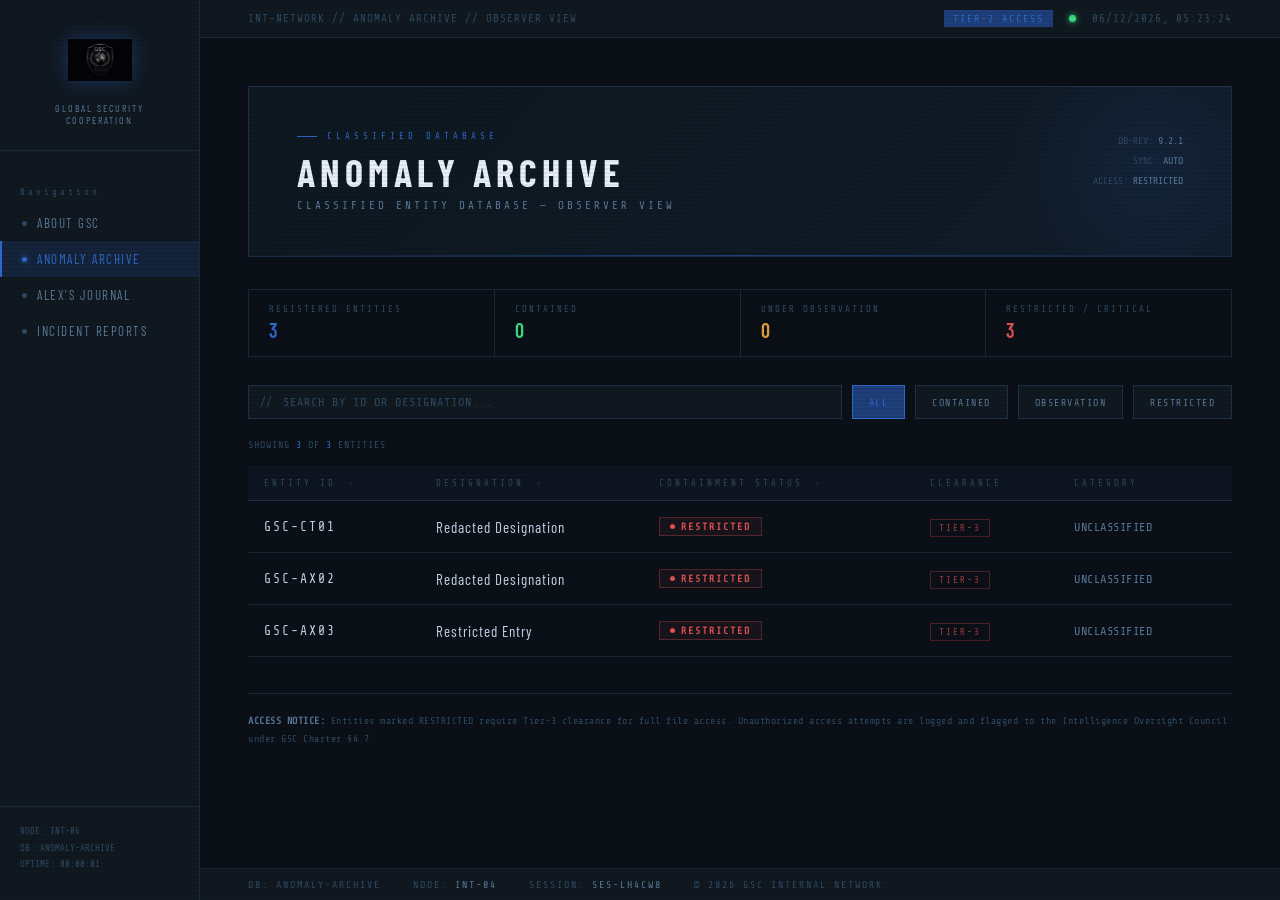
==== commit b88357bc: "Update index.html" ====
--- a/anomalies/index.html
+++ b/anomalies/index.html
@@ -18,14 +18,22 @@
       --text:        #c8d8ea;
       --text-dim:    #5a7a9a;
       --text-faint:  #2e4a62;
+      --green:       #2ea852;
+      --amber:       #c28a2e;
+      --red:         #a83232;
       --mono:        'Share Tech Mono', monospace;
+      --sans:        'Barlow', sans-serif;
       --cond:        'Barlow Condensed', sans-serif;
     }
 
     *, *::before, *::after { box-sizing: border-box; margin: 0; padding: 0; }
     html, body { height: 100%; background: var(--bg); color: var(--text); font-family: var(--mono); overflow-x: hidden; }
 
-    body::before { content: ''; position: fixed; inset: 0; background: repeating-linear-gradient(0deg, transparent, transparent 2px, rgba(0,0,0,0.06) 2px, rgba(0,0,0,0.06) 4px); pointer-events: none; z-index: 999; }
+    body::before {
+      content: ''; position: fixed; inset: 0;
+      background: repeating-linear-gradient(0deg, transparent, transparent 2px, rgba(0,0,0,0.06) 2px, rgba(0,0,0,0.06) 4px);
+      pointer-events: none; z-index: 999;
+    }
 
     .shell { display: flex; min-height: 100vh; }
 
@@ -46,11 +54,12 @@
     .sidebar-footer { padding: 16px 20px 0; border-top: 1px solid var(--border); font-size: 9px; color: var(--text-faint); line-height: 1.8; }
 
     .main { flex: 1; display: flex; flex-direction: column; min-width: 0; overflow-y: auto; }
+
     .topbar { background: var(--panel); border-bottom: 1px solid var(--border); padding: 10px 48px; display: flex; align-items: center; justify-content: space-between; font-size: 11px; color: var(--text-faint); letter-spacing: 1px; flex-shrink: 0; }
     .topbar-right { display: flex; gap: 16px; align-items: center; }
     .tier-badge { background: var(--blue-dim); color: var(--blue); padding: 2px 8px; font-size: 10px; letter-spacing: 2px; border: 1px solid var(--blue-dim); }
     .status-dot { width: 7px; height: 7px; border-radius: 50%; background: #3ddc84; box-shadow: 0 0 6px #3ddc84; animation: pulse-dot 2s ease-in-out infinite; }
-    @keyframes pulse-dot { 0%,100%{opacity:1;}50%{opacity:0.5;} }
+    @keyframes pulse-dot { 0%,100%{opacity:1;box-shadow:0 0 6px #3ddc84;}50%{opacity:0.5;box-shadow:0 0 2px #3ddc84;} }
 
     .content { padding: 48px; flex: 1; }
 
@@ -74,11 +83,11 @@
     .filter-btn:hover { border-color: var(--blue-dim); color: var(--text); }
     .filter-btn.active { background: var(--blue-dim); border-color: var(--blue); color: var(--blue); }
 
-    .stats-strip { display: flex; margin-bottom: 28px; border: 1px solid var(--border); animation: fadein 0.4s 0.1s ease both; }
+    .stats-strip { display: flex; gap: 0; margin-bottom: 28px; border: 1px solid var(--border); animation: fadein 0.4s 0.1s ease both; }
     .stat-cell { flex: 1; padding: 14px 20px; border-right: 1px solid var(--border); }
     .stat-cell:last-child { border-right: none; }
     .stat-cell-label { font-size: 9px; letter-spacing: 2px; color: var(--text-faint); margin-bottom: 4px; }
-    .stat-cell-val { font-size: 20px; color: var(--blue); font-family: var(--cond); font-weight: 600; }
+    .stat-cell-val { font-size: 20px; color: var(--blue); font-family: var(--cond); font-weight: 600; letter-spacing: 1px; }
     .stat-cell-val.green { color: #3ddc84; }
     .stat-cell-val.amber { color: #e0a040; }
     .stat-cell-val.red   { color: #e05252; }
@@ -88,15 +97,16 @@
 
     .archive-table { width: 100%; border-collapse: collapse; animation: fadein 0.4s 0.15s ease both; }
     .archive-table thead tr { background: var(--panel2); }
-    .archive-table th { padding: 12px 16px; text-align: left; font-size: 9px; letter-spacing: 3px; color: var(--text-faint); border-bottom: 1px solid var(--border2); font-weight: 400; white-space: nowrap; cursor: pointer; user-select: none; transition: color 0.2s; }
-    .archive-table th:hover { color: var(--text-dim); }
+    .archive-table th { padding: 12px 16px; text-align: left; font-size: 9px; letter-spacing: 3px; color: var(--text-faint); border-bottom: 1px solid var(--border2); font-weight: 400; white-space: nowrap; }
+    .archive-table th.sortable { cursor: pointer; user-select: none; transition: color 0.2s; }
+    .archive-table th.sortable:hover { color: var(--text-dim); }
     .archive-table th .sort-arrow { margin-left: 4px; opacity: 0.4; }
     .archive-table th.sorted .sort-arrow { opacity: 1; color: var(--blue); }
     .archive-table tbody tr { border-bottom: 1px solid var(--border); cursor: pointer; transition: background 0.15s; }
     .archive-table tbody tr:hover { background: rgba(47,106,205,0.06); }
     .archive-table tbody tr:hover td:first-child { color: var(--blue); }
-    .archive-table td { padding: 16px; font-size: 12px; color: var(--text-dim); letter-spacing: 0.5px; }
-    .archive-table td.designation { color: var(--text); font-family: var(--cond); font-size: 15px; letter-spacing: 1px; }
+    .archive-table td { padding: 16px; font-size: 12px; color: var(--text-dim); letter-spacing: 0.5px; white-space: nowrap; }
+    .archive-table td.designation { color: var(--text); font-family: var(--cond); font-size: 15px; letter-spacing: 1px; white-space: normal; }
     .archive-table td.entity-id { font-size: 13px; letter-spacing: 2px; color: var(--text); }
 
     .status { display: inline-flex; align-items: center; gap: 6px; font-size: 10px; letter-spacing: 2px; padding: 3px 10px; font-weight: 600; }
@@ -111,16 +121,17 @@
     .status-uncontained::before { background: #ff4444; box-shadow: 0 0 6px #ff4444; animation: pulse-dot 0.8s ease-in-out infinite; }
     @keyframes blink-row { 0%,100%{opacity:1;}50%{opacity:0.7;} }
 
-    .clr { font-size: 9px; letter-spacing: 2px; padding: 3px 8px; border: 1px solid var(--border2); color: var(--text-faint); }
-    .clr.t3 { border-color: rgba(224,82,82,0.3); color: rgba(224,82,82,0.7); }
-    .clr.t2 { border-color: rgba(224,160,64,0.3); color: rgba(224,160,64,0.7); }
-    .clr.t1 { border-color: rgba(47,106,205,0.3); color: rgba(47,106,205,0.7); }
-
-    .archive-table tbody tr td:last-child::after { content: ' →'; opacity: 0; transition: opacity 0.15s; color: var(--blue); }
+    .clearance { font-size: 9px; letter-spacing: 2px; padding: 3px 8px; border: 1px solid var(--border2); color: var(--text-faint); }
+    .clearance.t3 { border-color: rgba(224,82,82,0.3); color: rgba(224,82,82,0.7); }
+    .clearance.t2 { border-color: rgba(224,160,64,0.3); color: rgba(224,160,64,0.7); }
+    .clearance.t1 { border-color: rgba(47,106,205,0.3); color: rgba(47,106,205,0.7); }
+
+    .archive-table tbody tr td:last-child::after { content: '→'; margin-left: 8px; opacity: 0; transition: opacity 0.15s; color: var(--blue); }
     .archive-table tbody tr:hover td:last-child::after { opacity: 1; }
 
     .no-results { text-align: center; padding: 60px; color: var(--text-faint); font-size: 11px; letter-spacing: 2px; display: none; }
-    .notice { margin-top: 36px; border-top: 1px solid var(--border); padding-top: 18px; font-size: 10px; color: var(--text-faint); line-height: 1.8; }
+
+    .notice { margin-top: 36px; border-top: 1px solid var(--border); padding-top: 18px; font-size: 10px; color: var(--text-faint); letter-spacing: 0.5px; line-height: 1.8; }
     .notice strong { color: var(--text-dim); }
 
     .clearance-bar { background: var(--panel); border-top: 1px solid var(--border); padding: 10px 48px; font-size: 10px; letter-spacing: 2px; color: var(--text-faint); display: flex; gap: 32px; flex-shrink: 0; }
@@ -140,6 +151,7 @@
       .stats-strip { flex-wrap: wrap; }
       .stat-cell { min-width: 50%; }
       .topbar, .clearance-bar { padding: 10px 20px; flex-wrap: wrap; gap: 10px; }
+      .archive-table td, .archive-table th { padding: 10px; }
     }
   </style>
 </head>
@@ -168,6 +180,7 @@
   </aside>
 
   <div class="main">
+
     <div class="topbar">
       <span>INT-NETWORK // ANOMALY ARCHIVE // OBSERVER VIEW</span>
       <div class="topbar-right">
@@ -224,11 +237,11 @@
       <table class="archive-table">
         <thead>
           <tr>
-            <th data-col="0">ENTITY ID <span class="sort-arrow">↕</span></th>
-            <th data-col="1">DESIGNATION <span class="sort-arrow">↕</span></th>
-            <th data-col="2">CONTAINMENT STATUS <span class="sort-arrow">↕</span></th>
-            <th data-col="-1">CLEARANCE</th>
-            <th data-col="-1">CATEGORY</th>
+            <th class="sortable" data-col="0">ENTITY ID <span class="sort-arrow">↕</span></th>
+            <th class="sortable" data-col="1">DESIGNATION <span class="sort-arrow">↕</span></th>
+            <th class="sortable" data-col="2">CONTAINMENT STATUS <span class="sort-arrow">↕</span></th>
+            <th>CLEARANCE</th>
+            <th>CATEGORY</th>
           </tr>
         </thead>
         <tbody id="tableBody"></tbody>
@@ -249,6 +262,7 @@
       <span>SESSION: <span class="cl-val" id="sessionId">--</span></span>
       <span>© 2026 GSC INTERNAL NETWORK</span>
     </div>
+
   </div>
 </div>
 
@@ -256,22 +270,22 @@
 // ============================================================
 //  ANOMALY ENTRIES — Edit this array to add or change entities
 //
-//  status:    "contained" | "observation" | "restricted" | "uncontained"
-//  clearance: "TIER-1" | "TIER-2" | "TIER-3"
+//  status options:   "contained" | "observation" | "restricted" | "uncontained"
+//  clearance options: "TIER-1" | "TIER-2" | "TIER-3"
 //
-//  IMPORTANT: For restricted entities set href to:
+//  For RESTRICTED entities, set href to:
 //    "clearance.html?id=GSC-XXXX"
-//  For non-restricted entities link directly:
+//  For all others, link directly to the entity page:
 //    "entity-001.html"
 // ============================================================
-var ANOMALY_ENTRIES = [
+const ANOMALY_ENTRIES = [
   {
     id:          "GSC-CT01",
     designation: "Redacted Designation",
     status:      "restricted",
     clearance:   "TIER-3",
     category:    "UNCLASSIFIED",
-    href:        "clearance.html?id=GSC-CT01"
+    href:        "clearance.html?id=GSC-CT01",
   },
   {
     id:          "GSC-AX02",
@@ -279,7 +293,7 @@
     status:      "restricted",
     clearance:   "TIER-3",
     category:    "UNCLASSIFIED",
-    href:        "clearance.html?id=GSC-AX02"
+    href:        "clearance.html?id=GSC-AX02",
   },
   {
     id:          "GSC-AX03",
@@ -287,53 +301,56 @@
     status:      "restricted",
     clearance:   "TIER-3",
     category:    "UNCLASSIFIED",
-    href:        "clearance.html?id=GSC-AX03"
-  }
-  // ADD NEW ENTRIES BELOW THIS LINE (remember the comma above):
-  // ,{
+    href:        "clearance.html?id=GSC-AX03",
+  },
+  // ── ADD NEW ENTITIES BELOW ──────────────────────────────
+  // {
   //   id:          "GSC-AX04",
   //   designation: "Your Entity Name",
   //   status:      "contained",
   //   clearance:   "TIER-2",
   //   category:    "BIOLOGICAL",
-  //   href:        "entity-004.html"
-  // }
+  //   href:        "entity-004.html",
+  // },
 ];
 
-var STATUS_CONFIG = {
-  contained:   { cls: "status-contained",   label: "CONTAINED"         },
-  observation: { cls: "status-observation", label: "UNDER OBSERVATION"  },
-  restricted:  { cls: "status-restricted",  label: "RESTRICTED"         },
-  uncontained: { cls: "status-uncontained", label: "UNCONTAINED"        }
+// ── Config ─────────────────────────────────────────────────
+const STATUS_CONFIG = {
+  contained:   { cls: 'status-contained',   label: 'CONTAINED'        },
+  observation: { cls: 'status-observation', label: 'UNDER OBSERVATION' },
+  restricted:  { cls: 'status-restricted',  label: 'RESTRICTED'        },
+  uncontained: { cls: 'status-uncontained', label: 'UNCONTAINED'       },
 };
-
-var CLEARANCE_CLS = { "TIER-1": "t1", "TIER-2": "t2", "TIER-3": "t3" };
-
-var activeFilter = "all";
-var searchQuery  = "";
-var sortCol      = -1;
-var sortAsc      = true;
-var searchTimer  = null;
-
-function updateStats(visible) {
-  document.getElementById("statTotal").textContent =
+const CLEARANCE_CLS = { 'TIER-1': 't1', 'TIER-2': 't2', 'TIER-3': 't3' };
+
+// ── State ──────────────────────────────────────────────────
+let activeFilter = 'all';
+let searchQuery  = '';
+let sortCol      = -1;
+let sortAsc      = true;
+let searchTimer  = null;
+
+// ── Stats ──────────────────────────────────────────────────
+function updateStats(visibleCount) {
+  document.getElementById('statTotal').textContent =
     ANOMALY_ENTRIES.length;
-  document.getElementById("statContained").textContent =
-    ANOMALY_ENTRIES.filter(function(e){ return e.status === "contained"; }).length;
-  document.getElementById("statObservation").textContent =
-    ANOMALY_ENTRIES.filter(function(e){ return e.status === "observation"; }).length;
-  document.getElementById("statRestricted").textContent =
-    ANOMALY_ENTRIES.filter(function(e){ return e.status === "restricted" || e.status === "uncontained"; }).length;
-  document.getElementById("resultsInfo").innerHTML =
-    "SHOWING <span>" + visible + "</span> OF <span>" + ANOMALY_ENTRIES.length + "</span> ENTITIES";
+  document.getElementById('statContained').textContent =
+    ANOMALY_ENTRIES.filter(e => e.status === 'contained').length;
+  document.getElementById('statObservation').textContent =
+    ANOMALY_ENTRIES.filter(e => e.status === 'observation').length;
+  document.getElementById('statRestricted').textContent =
+    ANOMALY_ENTRIES.filter(e => e.status === 'restricted' || e.status === 'uncontained').length;
+  document.getElementById('resultsInfo').innerHTML =
+    'SHOWING <span>' + visibleCount + '</span> OF <span>' + ANOMALY_ENTRIES.length + '</span> ENTITIES';
 }
 
+// ── Render ──────────────────────────────────────────────────
 function renderTable() {
-  var tbody = document.getElementById("tableBody");
-  var noRes = document.getElementById("noResults");
-
-  var entries = ANOMALY_ENTRIES.filter(function(e) {
-    if (activeFilter !== "all" && e.status !== activeFilter) return false;
+  const tbody = document.getElementById('tableBody');
+  const noRes = document.getElementById('noResults');
+
+  let entries = ANOMALY_ENTRIES.filter(function(e) {
+    if (activeFilter !== 'all' && e.status !== activeFilter) return false;
     if (searchQuery) {
       var q = searchQuery.toLowerCase();
       if (
@@ -346,27 +363,113 @@
   });
 
   if (sortCol >= 0) {
-    var keys = ["id", "designation", "status"];
-    var key = keys[sortCol];
+    var keys = ['id', 'designation', 'status'];
+    var key  = keys[sortCol];
     if (key) {
       entries = entries.slice().sort(function(a, b) {
-        return sortAsc ? a[key].localeCompare(b[key]) : b[key].localeCompare(a[key]);
+        return sortAsc
+          ? a[key].localeCompare(b[key])
+          : b[key].localeCompare(a[key]);
       });
     }
   }
 
-  tbody.innerHTML = "";
+  tbody.innerHTML = '';
 
   if (!entries.length) {
-    noRes.style.display = "block";
+    noRes.style.display = 'block';
     updateStats(0);
     return;
   }
 
-  noRes.style.display = "none";
+  noRes.style.display = 'none';
   updateStats(entries.length);
 
   entries.forEach(function(e, i) {
     var sc = STATUS_CONFIG[e.status] || STATUS_CONFIG.restricted;
-    var cc = CLEARANCE_CLS[e.clearance] || "";
-    var 
+    var cc = CLEARANCE_CLS[e.clearance] || '';
+
+    var tr = document.createElement('tr');
+    tr.style.animationDelay = (i * 0.04) + 's';
+    tr.style.animation = 'fadein 0.3s ease both';
+
+    tr.innerHTML =
+      '<td class="entity-id">' + e.id + '</td>' +
+      '<td class="designation">' + e.designation + '</td>' +
+      '<td><span class="status ' + sc.cls + '">' + sc.label + '</span></td>' +
+      '<td><span class="clearance ' + cc + '">' + e.clearance + '</span></td>' +
+      '<td>' + e.category + '</td>';
+
+    tr.addEventListener('click', function() {
+      window.location.href = e.href;
+    });
+
+    tbody.appendChild(tr);
+  });
+}
+
+// ── Sort ───────────────────────────────────────────────────
+document.querySelectorAll('.archive-table th.sortable').forEach(function(th) {
+  th.addEventListener('click', function() {
+    var col = parseInt(th.dataset.col);
+    if (sortCol === col) {
+      sortAsc = !sortAsc;
+    } else {
+      sortCol = col;
+      sortAsc = true;
+    }
+    document.querySelectorAll('.archive-table th').forEach(function(h) {
+      h.classList.remove('sorted');
+    });
+    th.classList.add('sorted');
+    th.querySelector('.sort-arrow').textContent = sortAsc ? '↑' : '↓';
+    renderTable();
+  });
+});
+
+// ── Filters ────────────────────────────────────────────────
+document.querySelectorAll('.filter-btn').forEach(function(btn) {
+  btn.addEventListener('click', function() {
+    activeFilter = btn.dataset.filter;
+    document.querySelectorAll('.filter-btn').forEach(function(b) {
+      b.classList.remove('active');
+    });
+    btn.classList.add('active');
+    renderTable();
+  });
+});
+
+// ── Search ─────────────────────────────────────────────────
+document.getElementById('searchInput').addEventListener('input', function(e) {
+  clearTimeout(searchTimer);
+  searchTimer = setTimeout(function() {
+    searchQuery = e.target.value.trim();
+    renderTable();
+  }, 180);
+});
+
+// ── Clock & uptime ─────────────────────────────────────────
+function updateTime() {
+  document.getElementById('syncTime').textContent =
+    new Date().toLocaleString('en-GB', { hour12: false });
+}
+updateTime();
+setInterval(updateTime, 1000);
+
+var startTime = Date.now();
+setInterval(function() {
+  var s = Math.floor((Date.now() - startTime) / 1000);
+  var h = String(Math.floor(s / 3600)).padStart(2, '0');
+  var m = String(Math.floor((s % 3600) / 60)).padStart(2, '0');
+  var sec = String(s % 60).padStart(2, '0');
+  document.getElementById('uptime').textContent = h + ':' + m + ':' + sec;
+}, 1000);
+
+document.getElementById('sessionId').textContent =
+  'SES-' + Math.random().toString(36).substring(2, 8).toUpperCase();
+
+// ── Init ───────────────────────────────────────────────────
+renderTable();
+</script>
+</body>
+</html>
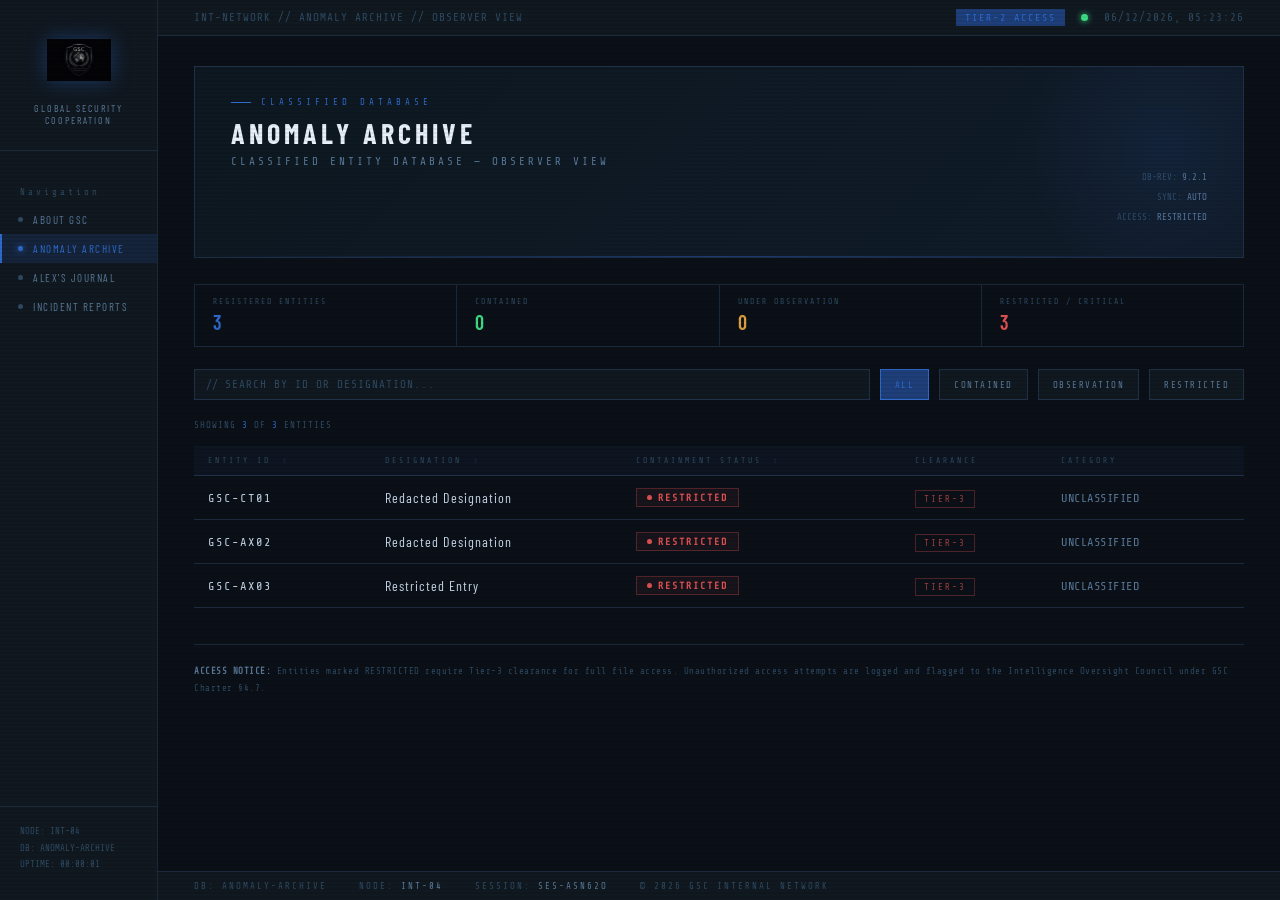
==== commit 96b50205: "Update index.html" ====
--- a/anomalies/index.html
+++ b/anomalies/index.html
@@ -5,6 +5,7 @@
   <meta name="viewport" content="width=device-width, initial-scale=1.0"/>
   <title>GSC | Anomaly Archive</title>
   <link href="https://fonts.googleapis.com/css2?family=Share+Tech+Mono&family=Barlow:wght@300;400;600&family=Barlow+Condensed:wght@400;600;700&display=swap" rel="stylesheet">
+  <link rel="stylesheet" href="../gsc-shared.css">
   <style>
     :root {
       --bg:          #0b1018;
--- a/gsc-shared.css
+++ b/gsc-shared.css
@@ -0,0 +1,306 @@
+/*
+  ============================================================
+  GSC SHARED STYLESHEET — gsc-shared.css
+  Link this in every page inside <head>:
+
+  Root pages (index.html):
+    <link rel="stylesheet" href="gsc-shared.css">
+
+  Subfolder pages (journal/, anomalies/, incidents/):
+    <link rel="stylesheet" href="../gsc-shared.css">
+
+  Place this AFTER your Google Fonts link.
+  ============================================================
+*/
+
+/* ══════════════════════════════════════════════════════════
+   DESKTOP / LAPTOP FIXES — 1024px and above
+   Tighter sidebar, fuller content, no max-width cap
+══════════════════════════════════════════════════════════ */
+
+.sidebar {
+  width: 170px !important;
+  min-width: 170px !important;
+}
+
+.sidebar-nav a {
+  font-size: 11px !important;
+  padding: 8px 16px !important;
+}
+
+/* Remove the max-width cap so content fills the screen */
+.content {
+  max-width: 100% !important;
+  padding: 36px 44px !important;
+}
+
+/* Hero — switch to flex row so meta never overlaps title */
+.hero,
+.file-header {
+  padding: 36px 44px !important;
+  margin-bottom: 26px !important;
+}
+
+/* The inner wrapper for hero content — makes left/right layout */
+.hero-inner,
+.file-header-inner {
+  display: flex !important;
+  justify-content: space-between !important;
+  align-items: flex-start !important;
+  gap: 32px !important;
+  position: relative !important;
+  z-index: 1 !important;
+}
+
+/* The meta block sits on the right — never overlaps */
+.hero-meta,
+.header-right {
+  position: static !important;
+  transform: none !important;
+  top: auto !important;
+  right: auto !important;
+  text-align: right !important;
+  flex-shrink: 0 !important;
+  white-space: nowrap !important;
+  font-size: 9px !important;
+  line-height: 2.2 !important;
+}
+
+/* Headings */
+.hero h1 {
+  font-size: 32px !important;
+  letter-spacing: 4px !important;
+}
+
+.file-header h1 {
+  font-size: 13px !important;
+}
+
+.file-header h2 {
+  font-size: 30px !important;
+  letter-spacing: 3px !important;
+}
+
+/* Stats strip */
+.stats-strip { margin-bottom: 22px !important; }
+.stat-cell { padding: 12px 18px !important; }
+.stat-cell-label { font-size: 8px !important; }
+.stat-cell-val { font-size: 20px !important; }
+
+/* Toolbar */
+.search-input { font-size: 11px !important; padding: 8px 12px 8px 30px !important; }
+.filter-btn, .sort-btn { padding: 8px 14px !important; font-size: 9px !important; }
+
+/* Table */
+.archive-table th { padding: 10px 14px !important; font-size: 8px !important; }
+.archive-table td { padding: 12px 14px !important; font-size: 12px !important; }
+.archive-table td.designation { font-size: 14px !important; }
+
+/* Entity file sections */
+.meta-grid { margin-bottom: 22px !important; }
+.meta-cell { padding: 12px 16px !important; }
+.section-header { padding: 11px 22px !important; }
+.section-body { padding: 22px !important; font-size: 14px !important; line-height: 1.78 !important; }
+.addendum-body { padding: 18px 22px !important; font-size: 13px !important; }
+
+/* Journal entries */
+.entry { padding: 22px 28px 22px 40px !important; }
+.entry-title { font-size: 22px !important; }
+.entry-body { font-size: 18px !important; }
+.right-panel { width: 220px !important; min-width: 220px !important; }
+
+/* Bottom bar and notice */
+.clearance-bar { padding: 9px 44px !important; font-size: 9px !important; }
+.topbar { padding: 9px 44px !important; }
+.notice { font-size: 9px !important; }
+.back-link { font-size: 10px !important; margin-bottom: 22px !important; }
+.warn-banner, .warn-strip, .alert-strip { font-size: 10px !important; padding: 10px 16px !important; margin-bottom: 22px !important; }
+.results-info { font-size: 9px !important; }
+
+
+/* ══════════════════════════════════════════════════════════
+   RESPONSIVE — 1280px and below (average laptop)
+══════════════════════════════════════════════════════════ */
+@media (max-width: 1280px) {
+  .sidebar { width: 158px !important; min-width: 158px !important; }
+  .content { padding: 30px 36px !important; }
+  .hero, .file-header { padding: 30px 36px !important; }
+  .hero h1 { font-size: 28px !important; }
+  .file-header h2 { font-size: 26px !important; }
+  .clearance-bar, .topbar { padding: 9px 36px !important; }
+}
+
+
+/* ══════════════════════════════════════════════════════════
+   RESPONSIVE — 1024px and below (small laptop)
+══════════════════════════════════════════════════════════ */
+@media (max-width: 1024px) {
+  .hero-meta,
+  .header-right { display: none !important; }
+
+  .sidebar { width: 148px !important; min-width: 148px !important; }
+  .content { padding: 26px 30px !important; }
+  .hero h1 { font-size: 24px !important; }
+  .file-header h2 { font-size: 22px !important; }
+  .stat-cell-val { font-size: 18px !important; }
+  .right-panel { display: none !important; }
+  .meta-grid { grid-template-columns: 1fr 1fr !important; }
+}
+
+
+/* ══════════════════════════════════════════════════════════
+   RESPONSIVE — 768px and below (mobile)
+   Real website nav, not an app tab bar
+══════════════════════════════════════════════════════════ */
+@media (max-width: 768px) {
+
+  /* Stack the shell vertically */
+  .shell { flex-direction: column !important; }
+
+  /* ── Sidebar becomes a slim horizontal website header ── */
+  .sidebar {
+    width: 100% !important;
+    min-width: unset !important;
+    height: auto !important;
+    position: static !important;
+    flex-direction: row !important;
+    align-items: center !important;
+    padding: 12px 18px !important;
+    border-right: none !important;
+    border-bottom: 1px solid var(--border) !important;
+    gap: 14px !important;
+  }
+
+  /* Hide logo section on mobile — nav takes up the space */
+  .sidebar-logo { display: none !important; }
+  .sidebar-footer { display: none !important; }
+  .nav-label { display: none !important; }
+
+  /* Nav becomes horizontal scrollable link strip — website style */
+  .sidebar-nav {
+    flex: 1 !important;
+    flex-direction: row !important;
+    padding: 0 !important;
+    gap: 0 !important;
+    overflow-x: auto !important;
+    -webkit-overflow-scrolling: touch !important;
+  }
+
+  /* Hide scrollbar on mobile nav */
+  .sidebar-nav::-webkit-scrollbar { display: none !important; }
+
+  .sidebar-nav a {
+    padding: 5px 12px !important;
+    border-left: none !important;
+    border-bottom: 2px solid transparent !important;
+    font-size: 10px !important;
+    letter-spacing: 1px !important;
+    white-space: nowrap !important;
+    flex-shrink: 0 !important;
+    background: transparent !important;
+  }
+
+  /* Disable the sliding background highlight on mobile */
+  .sidebar-nav a::before { display: none !important; }
+
+  .sidebar-nav a.active,
+  .sidebar-nav a:hover {
+    border-left: none !important;
+    border-bottom-color: var(--blue) !important;
+    background: transparent !important;
+  }
+
+  /* Hide the dots — they don't suit horizontal nav */
+  .nav-dot { display: none !important; }
+
+  /* GSC brand label injected via CSS on mobile */
+  .sidebar::before {
+    content: 'GSC';
+    font-family: 'Barlow Condensed', sans-serif;
+    font-weight: 700;
+    font-size: 13px;
+    letter-spacing: 3px;
+    color: var(--blue);
+    flex-shrink: 0;
+  }
+
+  /* Topbar */
+  .topbar { padding: 7px 18px !important; font-size: 9px !important; }
+
+  /* Content */
+  .content { padding: 18px !important; }
+
+  /* Hero */
+  .hero, .file-header {
+    padding: 20px 18px !important;
+    margin-bottom: 18px !important;
+  }
+
+  /* Stack hero inner vertically on mobile */
+  .hero-inner,
+  .file-header-inner {
+    flex-direction: column !important;
+    gap: 10px !important;
+  }
+
+  .hero-meta,
+  .header-right { display: none !important; }
+
+  .hero h1 { font-size: 20px !important; letter-spacing: 2px !important; }
+  .hero-sub { font-size: 9px !important; }
+  .file-header h2 { font-size: 18px !important; letter-spacing: 2px !important; }
+
+  /* Alert / warning strips */
+  .alert-strip, .warn-strip, .warn-banner {
+    font-size: 9px !important;
+    padding: 8px 12px !important;
+    margin-bottom: 16px !important;
+  }
+
+  /* Stats strip — 2 cols on mobile */
+  .stats-strip { flex-wrap: wrap !important; }
+  .stat-cell { min-width: 50% !important; padding: 10px 14px !important; }
+  .stat-cell-val { font-size: 18px !important; }
+
+  /* Toolbar */
+  .toolbar { flex-wrap: wrap !important; gap: 6px !important; }
+  .filter-btn, .sort-btn { padding: 7px 10px !important; font-size: 8px !important; }
+
+  /* Table — let it scroll horizontally on mobile */
+  .archive-table { font-size: 11px !important; }
+  .archive-table th { padding: 8px 10px !important; font-size: 7px !important; }
+  .archive-table td { padding: 10px !important; font-size: 11px !important; }
+
+  /* Meta grid — 2 cols */
+  .meta-grid { grid-template-columns: 1fr 1fr !important; }
+  .meta-cell { padding: 10px 12px !important; border-bottom: 1px solid var(--border) !important; }
+
+  /* Sections */
+  .section-body { padding: 16px !important; font-size: 13px !important; }
+  .addendum-body { padding: 14px 16px !important; font-size: 12px !important; }
+
+  /* Journal */
+  .entry { padding: 16px 18px 16px 30px !important; }
+  .entry-title { font-size: 19px !important; }
+  .entry-body { font-size: 16px !important; }
+  .right-panel { display: none !important; }
+  .entries-col { padding: 18px !important; }
+
+  /* Bottom bar */
+  .clearance-bar {
+    padding: 8px 18px !important;
+    font-size: 8px !important;
+    gap: 12px !important;
+    flex-wrap: wrap !important;
+  }
+
+  .back-link { font-size: 9px !important; margin-bottom: 16px !important; }
+  .notice { font-size: 8px !important; }
+}
+
+/* Very small phones */
+@media (max-width: 420px) {
+  .hero h1 { font-size: 17px !important; }
+  .file-header h2 { font-size: 15px !important; }
+  .sidebar-nav a { font-size: 9px !important; padding: 5px 9px !important; }
+}
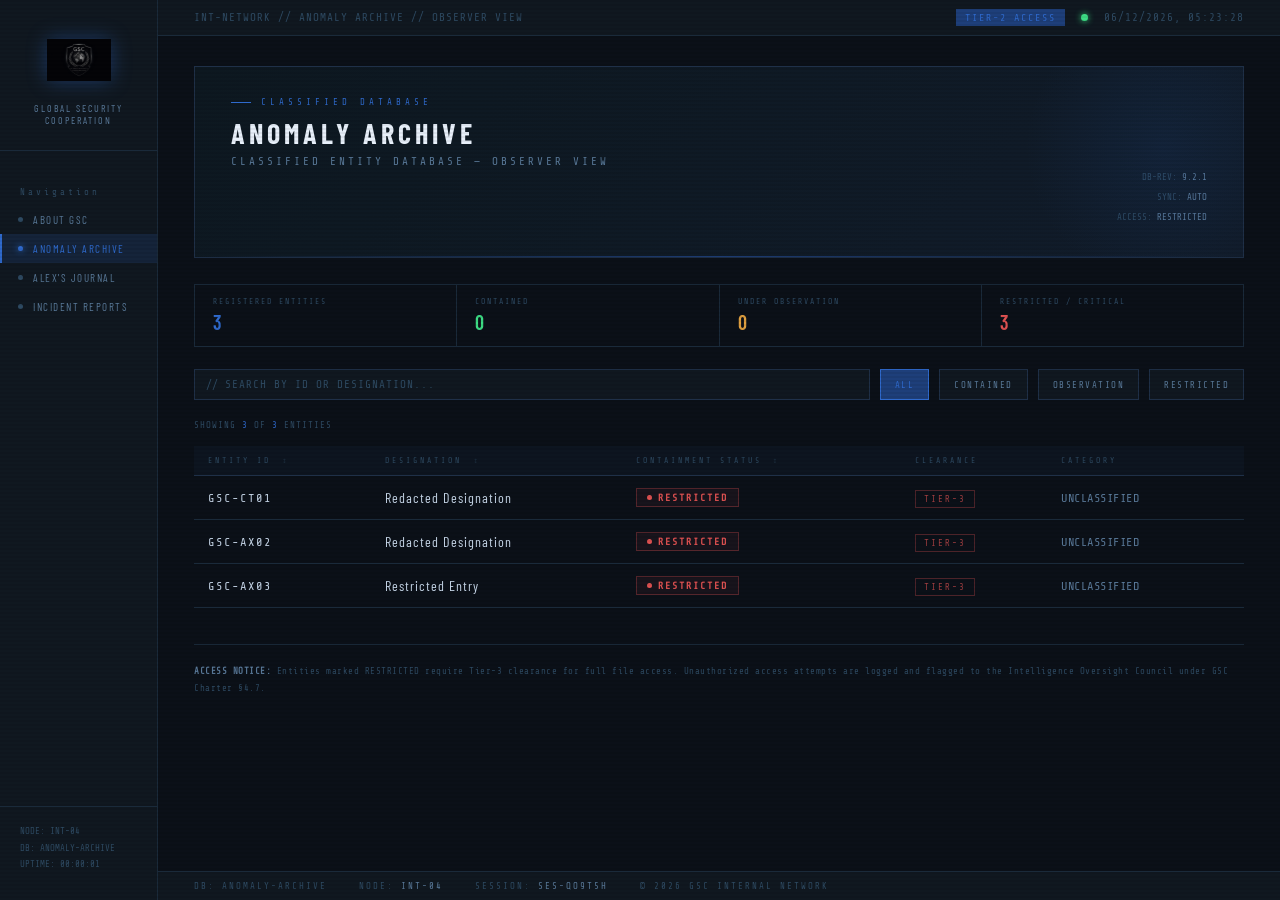
==== commit be02febd: "Update index.html" ====
--- a/anomalies/index.html
+++ b/anomalies/index.html
@@ -286,7 +286,7 @@
     status:      "restricted",
     clearance:   "TIER-3",
     category:    "UNCLASSIFIED",
-    href:        "clearance.html?id=GSC-CT01",
+    href:        "GSC-CT01.html",
   },
   {
     id:          "GSC-AX02",
@@ -294,7 +294,7 @@
     status:      "restricted",
     clearance:   "TIER-3",
     category:    "UNCLASSIFIED",
-    href:        "clearance.html?id=GSC-AX02",
+    href:        "GSC-AX02.html",
   },
   {
     id:          "GSC-AX03",
@@ -302,7 +302,7 @@
     status:      "restricted",
     clearance:   "TIER-3",
     category:    "UNCLASSIFIED",
-    href:        "clearance.html?id=GSC-AX03",
+    href:        "GSC-AX03.html",
   },
   // ── ADD NEW ENTITIES BELOW ──────────────────────────────
   // {
